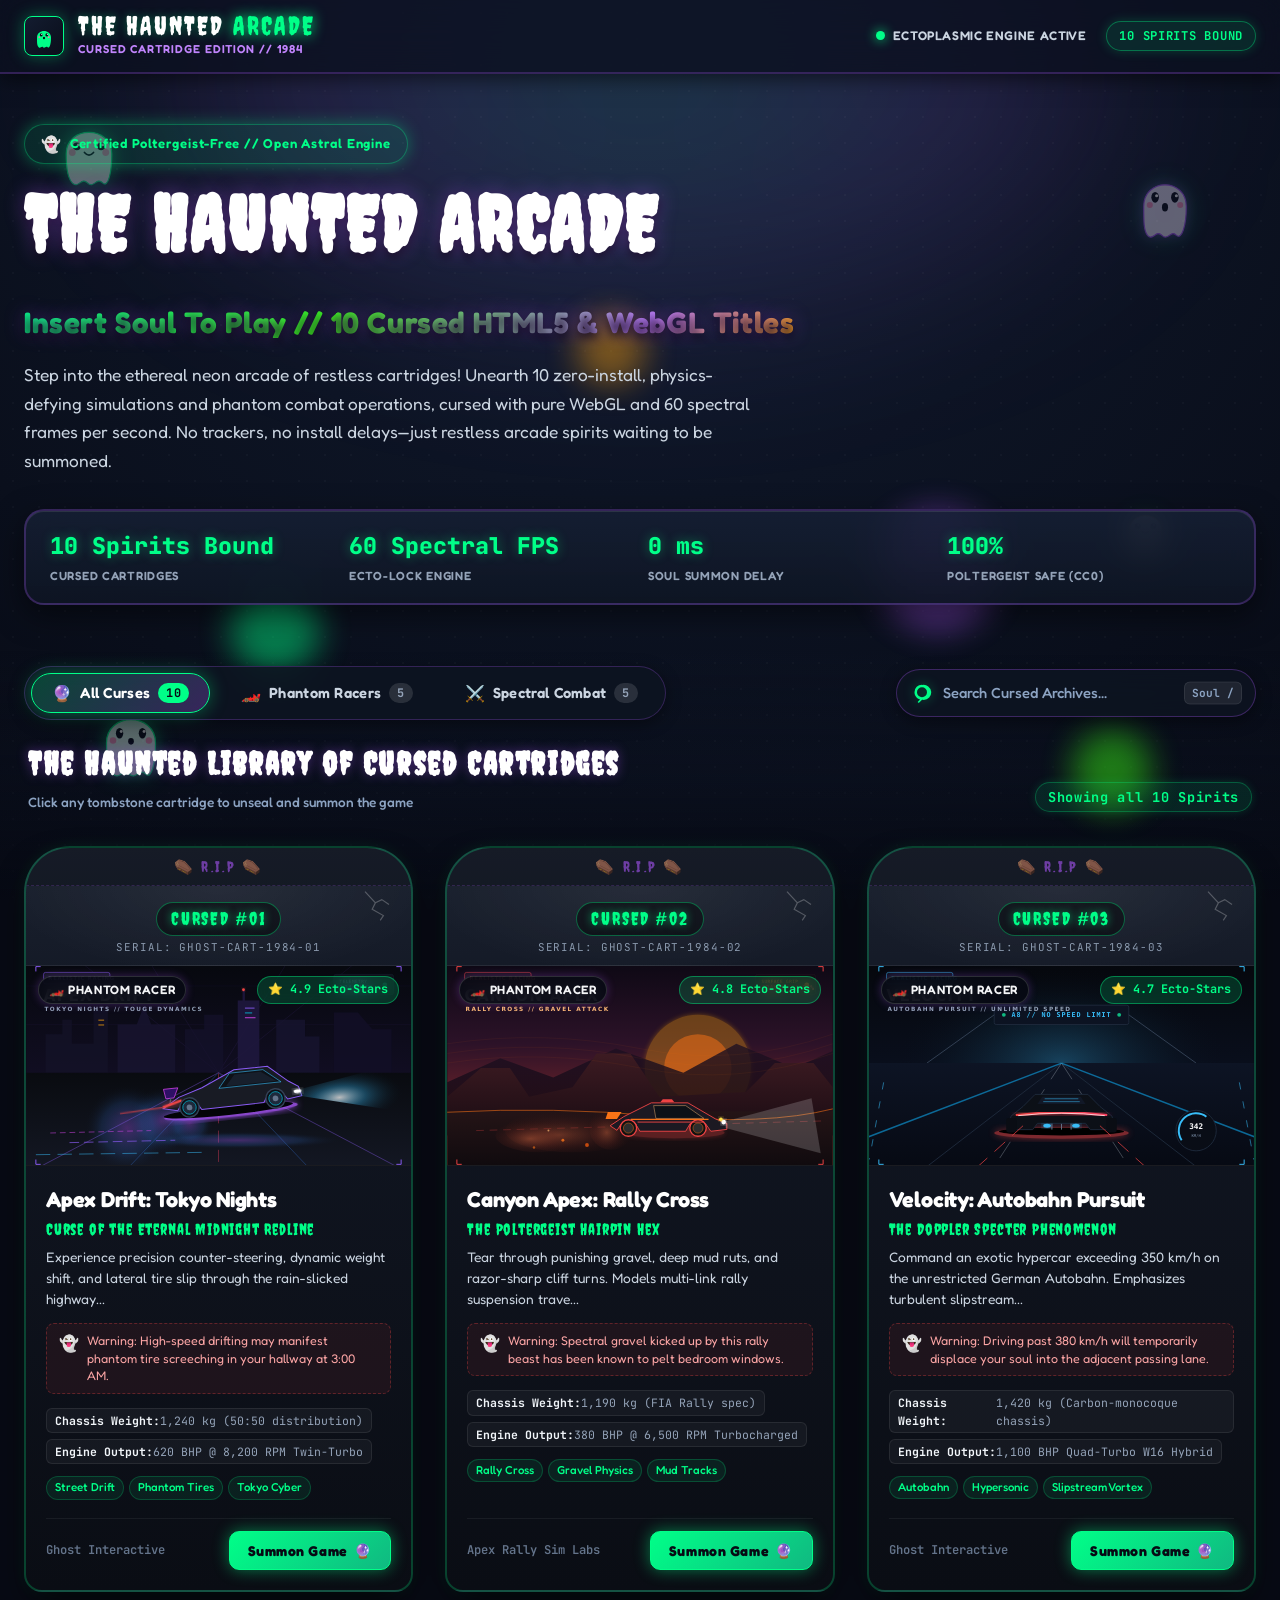
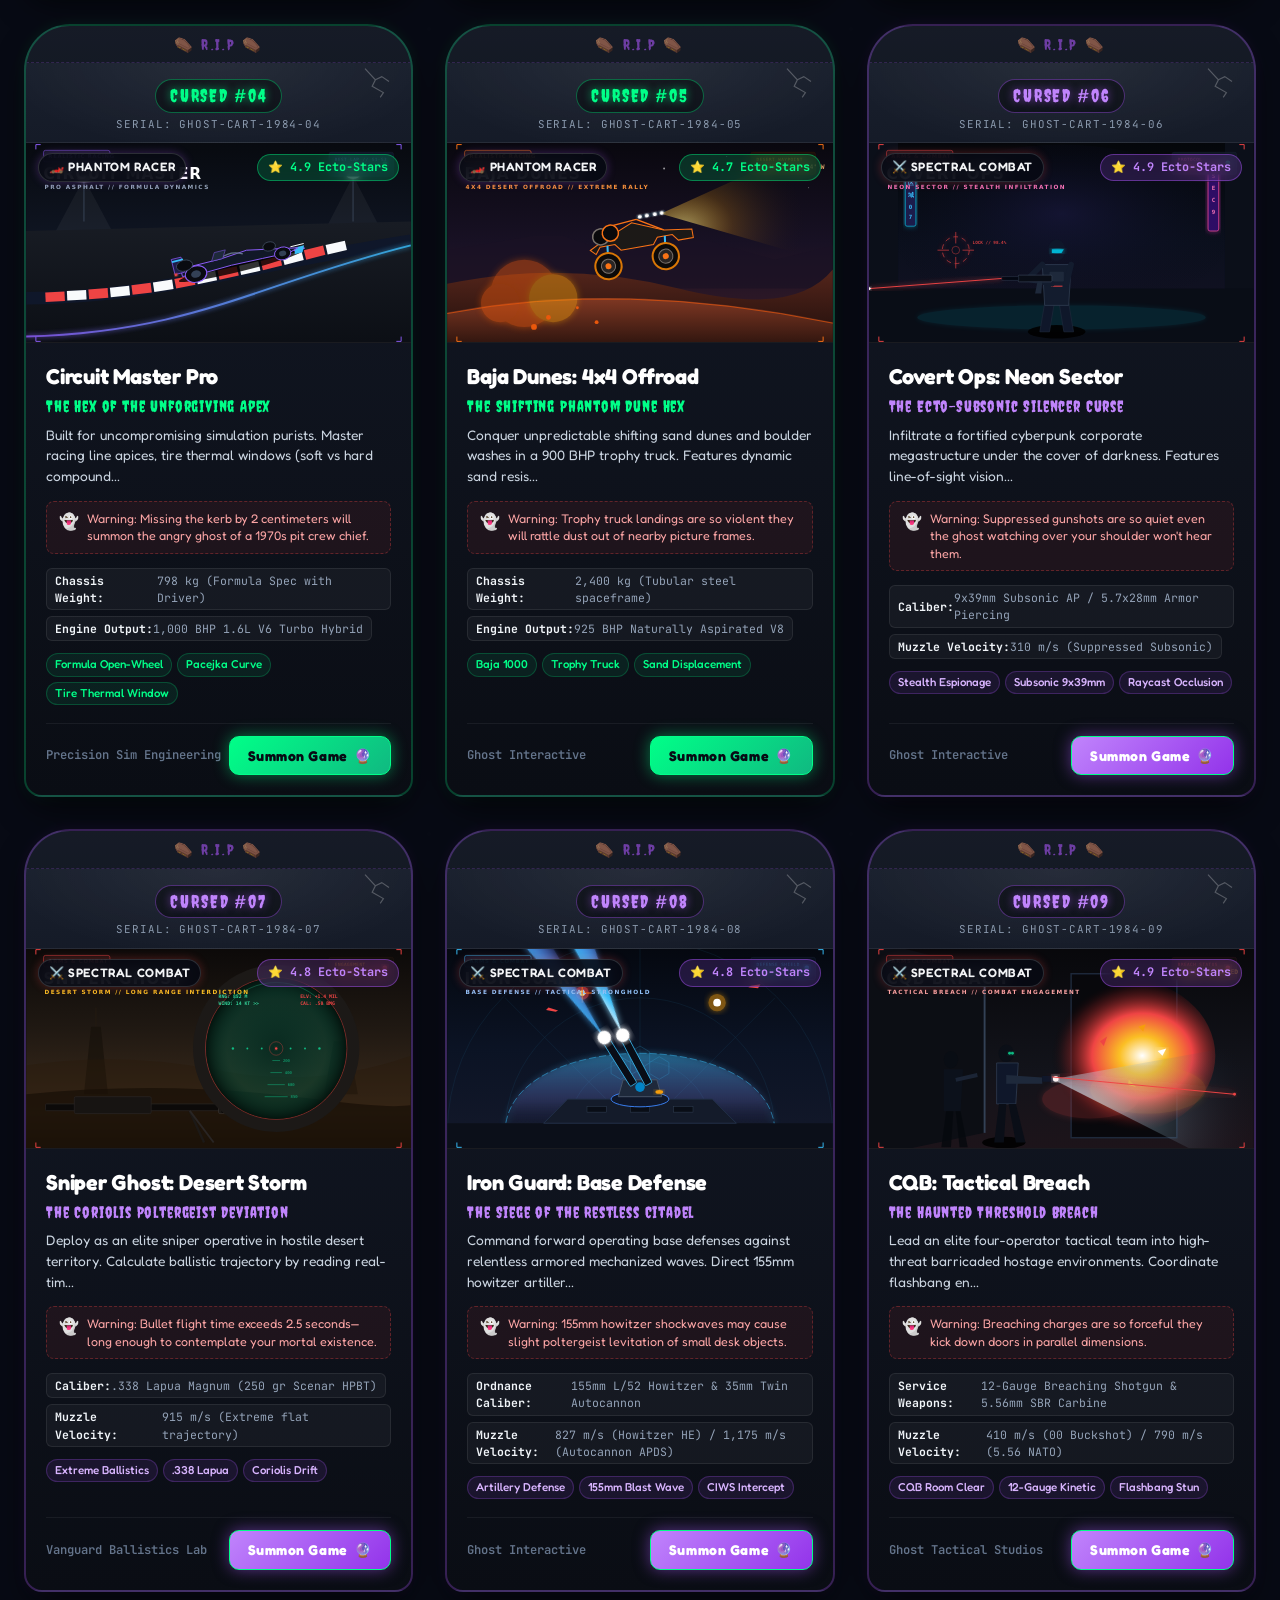
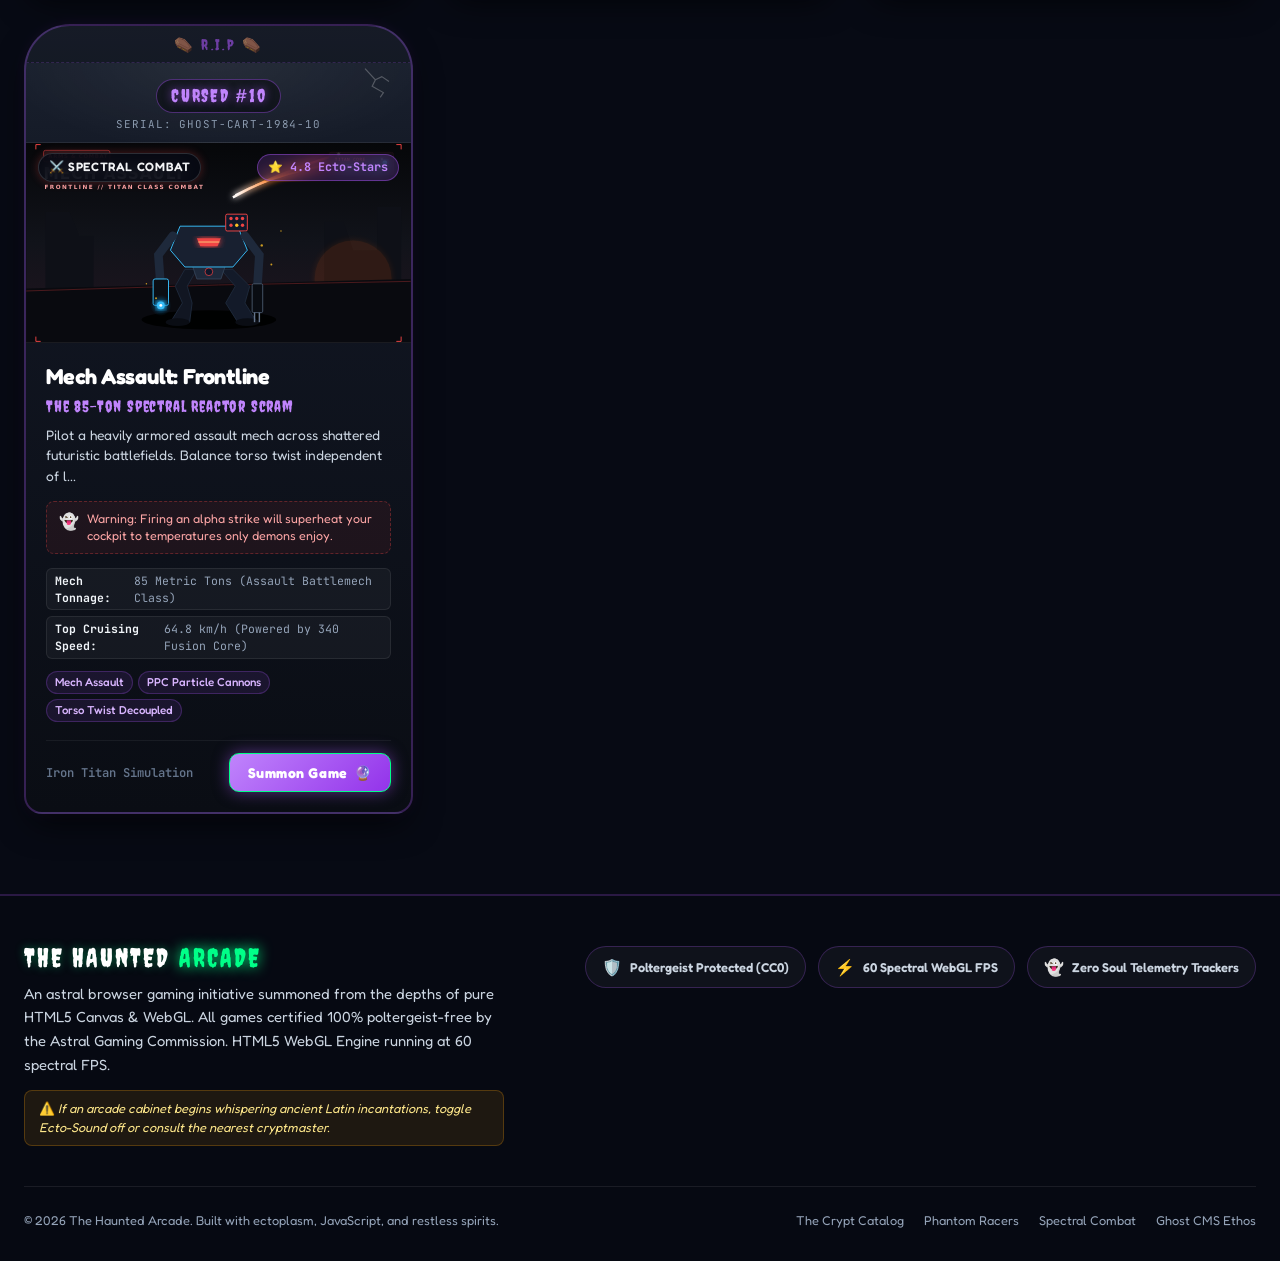
==== index.html @ 8864688e "Initial commit" ====
<!DOCTYPE html>
<html lang="en">
<head>
  <meta charset="UTF-8">
  <meta name="viewport" content="width=device-width, initial-scale=1.0">
  <title>THE HAUNTED ARCADE // Insert Soul To Play</title>
  <meta name="description" content="Welcome to The Haunted Arcade: A playful, spooky anthology of 10 cursed HTML5 & WebGL browser games. Zero install, pure spectral physics, and 60 poltergeist-free frames per second!">
  <meta name="theme-color" content="#070a14">

  <!-- Favicon: Cute Spooky Ghost -->
  <link rel="icon" type="image/svg+xml" href="data:image/svg+xml,<svg xmlns='http://www.w3.org/2000/svg' viewBox='0 0 100 100'><path d='M20,60 C20,25 80,25 80,60 C80,85 75,95 68,90 C60,85 55,95 48,90 C40,85 35,95 28,90 C22,85 20,75 20,60 Z' fill='%2300ff88'/><circle cx='38' cy='48' r='6' fill='%23070a14'/><circle cx='62' cy='48' r='6' fill='%23070a14'/><circle cx='40' cy='46' r='2' fill='%23ffffff'/><circle cx='64' cy='46' r='2' fill='%23ffffff'/><circle cx='32' cy='56' r='4' fill='%23ff70a6'/><circle cx='68' cy='56' r='4' fill='%23ff70a6'/><ellipse cx='50' cy='58' rx='4' ry='5' fill='%23070a14'/></svg>">

  <!-- Google Fonts: Creepster (Spooky Retro Arcade), Fredoka (Playful Rounded UI), JetBrains Mono (Astral Specs) -->
  <link rel="preconnect" href="https://fonts.googleapis.com">
  <link rel="preconnect" href="https://fonts.gstatic.com" crossorigin>
  <link href="https://fonts.googleapis.com/css2?family=Creepster&family=Fredoka:wght@300;400;500;600;700&family=JetBrains+Mono:wght@400;600;700&display=swap" rel="stylesheet">

  <!-- Stylesheet -->
  <link rel="stylesheet" href="style.css">

  <!-- Core Portal App Script (Deferred) -->
  <script src="app.js" defer></script>
</head>
<body class="haunted-theme">
  <!-- Ambient Ghost Glow & Fog -->
  <div class="ambient-glow-top" aria-hidden="true"></div>
  <div class="ambient-noise" aria-hidden="true"></div>
  <div class="crypt-fog" aria-hidden="true"></div>

  <!-- Floating Cute Background Ghosts & Spectral Wisps -->
  <div class="haunted-background" aria-hidden="true">
    <!-- Cute Ghost 1: Top-Left Drifter -->
    <div class="bg-ghost ghost-bob-1">
      <svg class="floating-ghost-svg" viewBox="0 0 100 120">
        <path class="ghost-shape" d="M 20 60 C 20 22, 80 22, 80 60 C 80 85, 75 105, 68 98 C 60 90, 56 106, 48 98 C 40 90, 36 106, 28 98 C 22 92, 20 80, 20 60 Z"/>
        <circle cx="34" cy="50" r="5" class="ghost-eye"/>
        <circle cx="66" cy="50" r="5" class="ghost-eye"/>
        <circle cx="36" cy="48" r="1.8" class="ghost-pupil-white"/>
        <circle cx="68" cy="48" r="1.8" class="ghost-pupil-white"/>
        <circle cx="28" cy="58" r="4.5" class="ghost-blush"/>
        <circle cx="72" cy="58" r="4.5" class="ghost-blush"/>
        <path d="M 44 58 Q 50 65 56 58" class="ghost-mouth-smile"/>
      </svg>
    </div>

    <!-- Cute Ghost 2: Top-Right Peeker with Arcade Joystick -->
    <div class="bg-ghost ghost-bob-2">
      <svg class="floating-ghost-svg" viewBox="0 0 100 120">
        <path class="ghost-shape purple-spirit" d="M 22 58 C 22 20, 78 20, 78 58 C 78 84, 72 102, 65 96 C 58 88, 54 104, 46 96 C 38 88, 34 104, 27 96 C 22 90, 22 78, 22 58 Z"/>
        <ellipse cx="37" cy="46" rx="5" ry="7" class="ghost-eye"/>
        <ellipse cx="63" cy="46" rx="5" ry="7" class="ghost-eye"/>
        <circle cx="39" cy="44" r="2" class="ghost-pupil-white"/>
        <circle cx="65" cy="44" r="2" class="ghost-pupil-white"/>
        <circle cx="30" cy="56" r="4" class="ghost-blush"/>
        <circle cx="70" cy="56" r="4" class="ghost-blush"/>
        <ellipse cx="50" cy="59" rx="4" ry="5.5" class="ghost-mouth-gasp"/>
      </svg>
    </div>

    <!-- Cute Ghost 3: Mid-Right Floater with Spectral Trail -->
    <div class="bg-ghost ghost-bob-3">
      <svg class="floating-ghost-svg" viewBox="0 0 100 120">
        <path class="ghost-shape amber-spirit" d="M 25 55 C 25 24, 75 24, 75 55 C 75 80, 70 100, 64 94 C 58 88, 53 102, 47 94 C 41 88, 36 102, 30 94 C 25 88, 25 76, 25 55 Z"/>
        <circle cx="38" cy="48" r="4.5" class="ghost-eye"/>
        <circle cx="62" cy="48" r="4.5" class="ghost-eye"/>
        <circle cx="39" cy="46" r="1.5" class="ghost-pupil-white"/>
        <circle cx="63" cy="46" r="1.5" class="ghost-pupil-white"/>
        <circle cx="31" cy="54" r="3.5" class="ghost-blush"/>
        <circle cx="69" cy="54" r="3.5" class="ghost-blush"/>
        <path d="M 45 56 Q 50 61 55 56" class="ghost-mouth-smile"/>
      </svg>
    </div>

    <!-- Cute Ghost 4: Bottom-Left Playful Hover -->
    <div class="bg-ghost ghost-bob-4">
      <svg class="floating-ghost-svg" viewBox="0 0 100 120">
        <path class="ghost-shape" d="M 20 60 C 20 22, 80 22, 80 60 C 80 85, 75 105, 68 98 C 60 90, 56 106, 48 98 C 40 90, 36 106, 28 98 C 22 92, 20 80, 20 60 Z"/>
        <ellipse cx="36" cy="48" rx="4.5" ry="6.5" class="ghost-eye"/>
        <ellipse cx="64" cy="48" rx="4.5" ry="6.5" class="ghost-eye"/>
        <circle cx="38" cy="46" r="1.8" class="ghost-pupil-white"/>
        <circle cx="66" cy="46" r="1.8" class="ghost-pupil-white"/>
        <circle cx="28" cy="57" r="4" class="ghost-blush"/>
        <circle cx="72" cy="57" r="4" class="ghost-blush"/>
        <ellipse cx="50" cy="58" rx="3.5" ry="4" class="ghost-mouth-gasp"/>
      </svg>
    </div>

    <!-- Floating Spectral Wisps & Ghostly Sparks -->
    <div class="spectral-wisp wisp-1"></div>
    <div class="spectral-wisp wisp-2"></div>
    <div class="spectral-wisp wisp-3"></div>
    <div class="spectral-wisp wisp-4"></div>
  </div>

  <!-- Haunted Arcade Navigation Bar -->
  <header class="portal-nav">
    <div class="portal-nav-container">
      <div class="nav-brand">
        <a href="index.html" class="brand-link" aria-label="The Haunted Arcade Home">
          <div class="brand-ghost-emblem" aria-hidden="true">
            <svg viewBox="0 0 100 100" class="brand-svg">
              <path d="M 25 55 C 25 24, 75 24, 75 55 C 75 80, 70 95, 63 90 C 56 84, 53 96, 47 90 C 41 84, 37 96, 31 90 C 25 84, 25 74, 25 55 Z" fill="#00ff88"/>
              <ellipse cx="40" cy="46" rx="5" ry="6" fill="#070a14"/>
              <ellipse cx="60" cy="46" rx="5" ry="6" fill="#070a14"/>
              <circle cx="42" cy="44" r="2" fill="#ffffff"/>
              <circle cx="62" cy="44" r="2" fill="#ffffff"/>
              <circle cx="33" cy="54" r="3.5" fill="#ff70a6"/>
              <circle cx="67" cy="54" r="3.5" fill="#ff70a6"/>
              <ellipse cx="50" cy="57" rx="4" ry="4.5" fill="#070a14"/>
            </svg>
          </div>
          <div class="brand-text">
            <div class="brand-name">THE HAUNTED <span>ARCADE</span></div>
            <div class="brand-edition">Cursed Cartridge Edition // 1984</div>
          </div>
        </a>
      </div>

      <div class="nav-stats">
        <div class="nav-stat-item">
          <div class="nav-status-dot ecto-pulse" aria-hidden="true"></div>
          <span>ECTOPLASMIC ENGINE ACTIVE</span>
        </div>
        <div class="nav-badge-pill">10 SPIRITS BOUND</div>
      </div>
    </div>
  </header>

  <main>
    <!-- Spooky Retro Arcade Hero Section -->
    <section class="hero-section">
      <div class="hero-meta-label">
        <span class="hero-badge-ghost">👻</span>
        <span>Certified Poltergeist-Free // Open Astral Engine</span>
      </div>

      <h1 class="hero-title">
        THE HAUNTED ARCADE <br>
        <span class="hero-title-highlight">Insert Soul To Play // 10 Cursed HTML5 &amp; WebGL Titles</span>
      </h1>

      <p class="hero-description">
        Step into the ethereal neon arcade of restless cartridges! Unearth 10 zero-install, physics-defying simulations and phantom combat operations, cursed with pure WebGL and 60 spectral frames per second. No trackers, no install delays—just restless arcade spirits waiting to be summoned.
      </p>

      <!-- Astral Telemetry Stats Counter Bar -->
      <div class="hero-stats-bar">
        <div class="hero-stat-card">
          <span class="stat-metric">10 Spirits Bound</span>
          <span class="stat-label">Cursed Cartridges</span>
        </div>
        <div class="hero-stat-card">
          <span class="stat-metric">60 Spectral FPS</span>
          <span class="stat-label">Ecto-Lock Engine</span>
        </div>
        <div class="hero-stat-card">
          <span class="stat-metric">0 ms</span>
          <span class="stat-label">Soul Summon Delay</span>
        </div>
        <div class="hero-stat-card">
          <span class="stat-metric">100%</span>
          <span class="stat-label">Poltergeist Safe (CC0)</span>
        </div>
      </div>
    </section>

    <!-- Controls & Spooky Filter Bar -->
    <section class="controls-bar" aria-label="Cursed Game Archives Filter">
      <!-- Category Filter Pills -->
      <div class="filter-tabs" role="tablist" aria-label="Curse Categories">
        <button class="filter-pill active" data-category="all" role="tab" aria-selected="true" id="tab-all">
          <span class="pill-icon">🔮</span>
          <span>All Curses</span>
          <span class="pill-count" id="count-all">10</span>
        </button>
        <button class="filter-pill" data-category="racing" role="tab" aria-selected="false" id="tab-racing">
          <span class="pill-icon">🏎️</span>
          <span>Phantom Racers</span>
          <span class="pill-count" id="count-racing">5</span>
        </button>
        <button class="filter-pill" data-category="combat" role="tab" aria-selected="false" id="tab-combat">
          <span class="pill-icon">⚔️</span>
          <span>Spectral Combat</span>
          <span class="pill-count" id="count-combat">5</span>
        </button>
      </div>

      <!-- Spooky Crystal Ball Search Input -->
      <div class="search-wrapper">
        <input 
          type="search" 
          id="search-input" 
          class="search-input" 
          placeholder="Search Cursed Archives..." 
          aria-label="Search cursed archives"
          autocomplete="off"
          spellcheck="false"
        >
        <svg class="search-icon" viewBox="0 0 24 24" aria-hidden="true">
          <path d="M12 2a9 9 0 0 0-9 9c0 4.17 2.84 7.67 6.69 8.67l-2.4 2.4a1 1 0 1 0 1.42 1.42l3.4-3.4c.61.1 1.24.16 1.89.16a9 9 0 1 0-1.6-17.85zM6 11a6 6 0 1 1 12 0 6 6 0 0 1-12 0z"/>
        </svg>
        <span class="search-shortcut-badge" aria-hidden="true">Soul /</span>
      </div>
    </section>

    <!-- Games Grid Catalog: The Haunted Library of Cursed Cartridges -->
    <section class="games-section" aria-label="Haunted Library of Cursed Cartridges">
      <div class="catalog-meta-row">
        <div class="catalog-header-wrap">
          <h2 class="catalog-title">The Haunted Library of Cursed Cartridges</h2>
          <span class="catalog-subtitle">Click any tombstone cartridge to unseal and summon the game</span>
        </div>
        <span id="games-count" class="games-count">10 Spirits Bound</span>
      </div>

      <!-- Container #games-grid for Tombstone-Shaped Cards (Rendered by app.js) -->
      <div id="games-grid" class="tombstone-grid" aria-live="polite">
        <!-- Rendered dynamically by app.js -->
      </div>
    </section>
  </main>

  <!-- Haunted Arcade Clever Spooky Footer -->
  <footer class="portal-footer">
    <div class="footer-container">
      <div class="footer-top">
        <div class="footer-brand-column">
          <div class="brand-name">THE HAUNTED <span>ARCADE</span></div>
          <p class="footer-tagline">
            An astral browser gaming initiative summoned from the depths of pure HTML5 Canvas &amp; WebGL. 
            All games certified 100% poltergeist-free by the Astral Gaming Commission. HTML5 WebGL Engine running at 60 spectral FPS.
          </p>
          <div class="footer-lore-note">
            ⚠️ <em>If an arcade cabinet begins whispering ancient Latin incantations, toggle Ecto-Sound off or consult the nearest cryptmaster.</em>
          </div>
        </div>

        <div class="footer-badges">
          <div class="footer-badge">
            <span class="badge-icon-ghost">🛡️</span>
            <span>Poltergeist Protected (CC0)</span>
          </div>
          <div class="footer-badge">
            <span class="badge-icon-ghost">⚡</span>
            <span>60 Spectral WebGL FPS</span>
          </div>
          <div class="footer-badge">
            <span class="badge-icon-ghost">👻</span>
            <span>Zero Soul Telemetry Trackers</span>
          </div>
        </div>
      </div>

      <div class="footer-bottom">
        <div>&copy; 2026 The Haunted Arcade. Built with ectoplasm, JavaScript, and restless spirits.</div>
        <div class="footer-links">
          <a href="#tab-all" class="footer-link">The Crypt Catalog</a>
          <a href="#tab-racing" class="footer-link">Phantom Racers</a>
          <a href="#tab-combat" class="footer-link">Spectral Combat</a>
          <a href="https://ghost.org" target="_blank" rel="noopener noreferrer" class="footer-link">Ghost CMS Ethos</a>
        </div>
      </div>
    </div>
  </footer>
</body>
</html>
---- style.css ----
/* ==========================================================================
   THE HAUNTED ARCADE - Design Language & Style System
   Theme: Playful, Clever & Spooky "Haunted Arcade"
   Palette: Deep Midnight Blues, Glowing Ectoplasm Greens, Spectral Purples, Pumpkin Amber
   Typography: Creepster (Spooky Retro Arcade) & Fredoka (Playful Rounded UI)
   ========================================================================== */

@import url('https://fonts.googleapis.com/css2?family=Creepster&family=Fredoka:wght@300;400;500;600;700&family=JetBrains+Mono:wght@400;600;700&display=swap');

:root {
  /* Deep Midnight Blues & Crypt Stones */
  --bg-midnight: #070a14;
  --bg-crypt: #0b1120;
  --bg-tombstone: #121b2d;
  --bg-tombstone-surface: #162035;
  --bg-card: rgba(18, 27, 45, 0.85);
  --bg-card-hover: rgba(24, 36, 60, 0.95);
  --bg-glass: rgba(11, 17, 32, 0.82);
  --bg-hud: rgba(7, 10, 20, 0.96);

  /* Glowing Ectoplasm Greens */
  --ecto-green: #00ff88;
  --ecto-slime: #39ff14;
  --ecto-emerald: #10b981;
  --ecto-glow: rgba(0, 255, 136, 0.35);
  --ecto-glow-strong: rgba(0, 255, 136, 0.65);

  /* Spectral Purples */
  --spectral-purple: #a855f7;
  --spectral-lilac: #c084fc;
  --spectral-magenta: #d946ef;
  --spectral-glow: rgba(168, 85, 247, 0.35);
  --spectral-glow-strong: rgba(168, 85, 247, 0.65);

  /* Eerie Pumpkin Amber & Blood Crimson */
  --pumpkin-amber: #f59e0b;
  --pumpkin-glow: rgba(245, 158, 11, 0.35);
  --curse-crimson: #ef4444;
  --curse-crimson-glow: rgba(239, 68, 68, 0.35);

  /* Typography Colors */
  --text-white: #f8fafc;
  --text-primary: #e2e8f0;
  --text-secondary: #cbd5e1;
  --text-muted: #94a3b8;
  --text-ghost: #8ca3c2;

  /* Typography Families */
  --font-spooky: 'Creepster', cursive;
  --font-playful: 'Fredoka', -apple-system, BlinkMacSystemFont, 'Segoe UI', Roboto, sans-serif;
  --font-mono: 'JetBrains Mono', 'Fira Code', monospace;

  /* Tombstone Carved Borders & Radii */
  --tombstone-radius: 44px 44px 18px 18px;
  --radius-xs: 6px;
  --radius-sm: 8px;
  --radius-md: 14px;
  --radius-lg: 20px;
  --radius-pill: 9999px;

  /* Tombstone Stone Borders */
  --stone-border: 2px solid rgba(168, 85, 247, 0.22);
  --stone-border-glow: 2px solid var(--ecto-green);
  --border-hairline: rgba(255, 255, 255, 0.08);

  /* Neon Spectral Shadows */
  --shadow-tombstone: 0 14px 30px -4px rgba(0, 0, 0, 0.8), 0 0 1px 1px rgba(255, 255, 255, 0.06);
  --shadow-tombstone-hover: 0 22px 48px -6px rgba(0, 0, 0, 0.9), 0 0 25px var(--ecto-glow-strong), 0 0 45px var(--spectral-glow);
  --shadow-neon-green: 0 0 20px rgba(0, 255, 136, 0.5);
  --shadow-neon-purple: 0 0 20px rgba(168, 85, 247, 0.5);

  /* Layout */
  --container-max: 1320px;
  --theater-max: 1260px;
}

/* ==========================================================================
   CSS Reset & Base Rules
   ========================================================================== */
*, *::before, *::after {
  box-sizing: border-box;
  margin: 0;
  padding: 0;
}

html {
  font-family: var(--font-playful);
  background-color: var(--bg-midnight);
  color: var(--text-primary);
  line-height: 1.5;
  -webkit-font-smoothing: antialiased;
  -moz-osx-font-smoothing: grayscale;
  scroll-behavior: smooth;
}

body.haunted-theme, body {
  min-height: 100vh;
  display: flex;
  flex-direction: column;
  background: radial-gradient(circle at 50% 0%, #152238 0%, #0d1424 45%, #070a14 100%);
  background-attachment: fixed;
  overflow-x: hidden;
  position: relative;
}

a {
  color: inherit;
  text-decoration: none;
  transition: all 0.2s ease;
}

button {
  font-family: var(--font-playful);
  cursor: pointer;
  border: none;
  background: none;
  outline: none;
}

input {
  font-family: var(--font-playful);
  outline: none;
}

img, svg {
  display: block;
  max-width: 100%;
}

/* ==========================================================================
   Ambient Glows & Fog
   ========================================================================== */
.ambient-glow-top {
  position: fixed;
  top: -180px;
  left: 50%;
  transform: translateX(-50%);
  width: 1100px;
  height: 520px;
  background: radial-gradient(ellipse at center, rgba(0, 255, 136, 0.12) 0%, rgba(168, 85, 247, 0.16) 45%, transparent 70%);
  filter: blur(90px);
  pointer-events: none;
  z-index: 0;
}

.ambient-noise {
  position: fixed;
  top: 0;
  left: 0;
  width: 100%;
  height: 100%;
  background-image: radial-gradient(rgba(255, 255, 255, 0.04) 1px, transparent 0);
  background-size: 26px 26px;
  pointer-events: none;
  opacity: 0.7;
  z-index: 0;
}

.crypt-fog {
  position: fixed;
  bottom: 0;
  left: 0;
  width: 100%;
  height: 250px;
  background: linear-gradient(to top, rgba(7, 10, 20, 0.85) 0%, rgba(11, 17, 32, 0.3) 50%, transparent 100%);
  pointer-events: none;
  z-index: 0;
}

/* ==========================================================================
   Cute Floating Background Ghosts & Animations
   ========================================================================== */
.haunted-background {
  position: fixed;
  inset: 0;
  pointer-events: none;
  overflow: hidden;
  z-index: 0;
}

.bg-ghost {
  position: absolute;
  width: 76px;
  height: 92px;
  opacity: 0.38;
  filter: drop-shadow(0 0 14px rgba(0, 255, 136, 0.3));
  transition: opacity 0.3s ease;
}

.floating-ghost-svg {
  width: 100%;
  height: 100%;
  overflow: visible;
}

.ghost-shape {
  fill: rgba(230, 255, 245, 0.95);
  stroke: var(--ecto-green);
  stroke-width: 1.5;
  filter: drop-shadow(0 0 8px rgba(0, 255, 136, 0.4));
}

.ghost-shape.purple-spirit {
  fill: rgba(245, 235, 255, 0.95);
  stroke: var(--spectral-purple);
  filter: drop-shadow(0 0 8px rgba(168, 85, 247, 0.45));
}

.ghost-shape.amber-spirit {
  fill: rgba(255, 250, 235, 0.95);
  stroke: var(--pumpkin-amber);
  filter: drop-shadow(0 0 8px rgba(245, 158, 11, 0.45));
}

.ghost-eye {
  fill: #070a14;
}

.ghost-pupil-white {
  fill: #ffffff;
}

.ghost-blush {
  fill: #ff70a6;
  opacity: 0.7;
}

.ghost-mouth-smile {
  stroke: #070a14;
  stroke-width: 2.2;
  stroke-linecap: round;
  fill: none;
}

.ghost-mouth-gasp {
  fill: #070a14;
}

/* Ghost Float Animations & Staggered Paths */
.ghost-bob-1 {
  top: 12%;
  left: 4%;
  animation: floatDrift1 9s ease-in-out infinite alternate;
}

.ghost-bob-2 {
  top: 18%;
  right: 6%;
  animation: floatDrift2 11s ease-in-out infinite alternate;
}

.ghost-bob-3 {
  top: 55%;
  right: 8%;
  width: 65px;
  height: 78px;
  animation: floatDrift3 10s ease-in-out infinite alternate;
}

.ghost-bob-4 {
  bottom: 12%;
  left: 7%;
  width: 82px;
  height: 98px;
  animation: floatDrift4 12s ease-in-out infinite alternate;
}

@keyframes floatDrift1 {
  0% { transform: translate(0, 0) rotate(0deg); }
  50% { transform: translate(25px, -35px) rotate(6deg); }
  100% { transform: translate(-15px, 20px) rotate(-4deg); }
}

@keyframes floatDrift2 {
  0% { transform: translate(0, 0) rotate(0deg); }
  50% { transform: translate(-30px, -40px) rotate(-8deg); }
  100% { transform: translate(20px, 15px) rotate(5deg); }
}

@keyframes floatDrift3 {
  0% { transform: translate(0, 0) scale(1) rotate(0deg); }
  50% { transform: translate(-25px, 30px) scale(1.05) rotate(7deg); }
  100% { transform: translate(15px, -25px) scale(0.95) rotate(-5deg); }
}

@keyframes floatDrift4 {
  0% { transform: translate(0, 0) rotate(0deg); }
  50% { transform: translate(35px, -25px) rotate(-6deg); }
  100% { transform: translate(-20px, -45px) rotate(4deg); }
}

/* Spectral Wisps */
.spectral-wisp {
  position: absolute;
  border-radius: 50%;
  pointer-events: none;
  filter: blur(16px);
  opacity: 0.45;
}

.wisp-1 {
  width: 90px;
  height: 90px;
  background: var(--ecto-green);
  bottom: 25%;
  left: 18%;
  animation: wispRise 14s infinite ease-in-out;
}

.wisp-2 {
  width: 120px;
  height: 120px;
  background: var(--spectral-purple);
  bottom: 30%;
  right: 22%;
  animation: wispRise 16s infinite ease-in-out 3s;
}

.wisp-3 {
  width: 70px;
  height: 70px;
  background: var(--pumpkin-amber);
  top: 35%;
  left: 45%;
  animation: wispRise 12s infinite ease-in-out 6s;
}

.wisp-4 {
  width: 80px;
  height: 80px;
  background: var(--ecto-slime);
  bottom: 10%;
  right: 10%;
  animation: wispRise 15s infinite ease-in-out 1s;
}

@keyframes wispRise {
  0% { transform: translateY(0) scale(0.8); opacity: 0.1; }
  50% { transform: translateY(-70px) scale(1.2); opacity: 0.5; }
  100% { transform: translateY(-140px) scale(0.9); opacity: 0; }
}

/* ==========================================================================
   Navigation Bar (Haunted Arcade Header)
   ========================================================================== */
.portal-nav {
  position: sticky;
  top: 0;
  width: 100%;
  z-index: 100;
  background: var(--bg-glass);
  backdrop-filter: blur(20px);
  -webkit-backdrop-filter: blur(20px);
  border-bottom: 2px solid rgba(168, 85, 247, 0.25);
  box-shadow: 0 4px 20px rgba(0, 0, 0, 0.6);
  transition: all 0.3s ease;
}

.portal-nav-container {
  max-width: var(--container-max);
  margin: 0 auto;
  padding: 0 24px;
  height: 72px;
  display: flex;
  align-items: center;
  justify-content: space-between;
}

.nav-brand .brand-link {
  display: flex;
  align-items: center;
  gap: 14px;
}

.brand-ghost-emblem {
  width: 40px;
  height: 40px;
  border-radius: var(--radius-sm);
  background: linear-gradient(135deg, #131c30, #0a0e1a);
  border: 1.5px solid var(--ecto-green);
  display: flex;
  align-items: center;
  justify-content: center;
  box-shadow: 0 0 16px var(--ecto-glow);
  transition: transform 0.3s cubic-bezier(0.16, 1, 0.3, 1), box-shadow 0.3s ease;
}

.brand-link:hover .brand-ghost-emblem {
  transform: rotate(-8deg) scale(1.1);
  box-shadow: 0 0 24px var(--ecto-glow-strong);
}

.brand-svg {
  width: 28px;
  height: 28px;
}

.brand-text {
  display: flex;
  flex-direction: column;
}

.brand-name {
  font-family: var(--font-spooky);
  font-size: 1.6rem;
  letter-spacing: 0.08em;
  color: #ffffff;
  text-shadow: 0 0 10px var(--ecto-glow);
  display: flex;
  align-items: center;
  gap: 8px;
  line-height: 1;
}

.brand-name span {
  color: var(--ecto-green);
  text-shadow: 0 0 14px var(--ecto-green);
}

.brand-edition {
  font-size: 0.72rem;
  font-family: var(--font-playful);
  font-weight: 600;
  letter-spacing: 0.08em;
  text-transform: uppercase;
  color: var(--spectral-lilac);
  margin-top: 2px;
}

.nav-stats {
  display: flex;
  align-items: center;
  gap: 20px;
}

.nav-stat-item {
  display: flex;
  align-items: center;
  gap: 8px;
  font-size: 0.78rem;
  font-weight: 600;
  letter-spacing: 0.05em;
  color: var(--text-secondary);
}

.nav-status-dot.ecto-pulse {
  width: 9px;
  height: 9px;
  border-radius: 50%;
  background: var(--ecto-green);
  box-shadow: 0 0 12px var(--ecto-green);
  animation: ectoDotPulse 1.8s infinite ease-in-out;
}

@keyframes ectoDotPulse {
  0%, 100% { opacity: 1; transform: scale(1); box-shadow: 0 0 12px var(--ecto-green); }
  50% { opacity: 0.45; transform: scale(0.8); box-shadow: 0 0 4px var(--ecto-green); }
}

.nav-badge-pill {
  padding: 5px 12px;
  font-size: 0.76rem;
  font-family: var(--font-mono);
  font-weight: 700;
  letter-spacing: 0.06em;
  color: var(--ecto-green);
  background: rgba(0, 255, 136, 0.1);
  border: 1px solid rgba(0, 255, 136, 0.35);
  border-radius: var(--radius-pill);
  box-shadow: 0 0 12px rgba(0, 255, 136, 0.2);
}

/* ==========================================================================
   Hero Header Section (Haunted Arcade)
   ========================================================================== */
.hero-section {
  position: relative;
  max-width: var(--container-max);
  margin: 0 auto;
  padding: 50px 24px 25px;
  z-index: 1;
}

.hero-meta-label {
  display: inline-flex;
  align-items: center;
  gap: 8px;
  padding: 7px 16px;
  font-family: var(--font-playful);
  font-size: 0.82rem;
  font-weight: 600;
  letter-spacing: 0.06em;
  color: var(--ecto-green);
  background: rgba(0, 255, 136, 0.1);
  border: 1px solid rgba(0, 255, 136, 0.3);
  border-radius: var(--radius-pill);
  margin-bottom: 20px;
  box-shadow: 0 0 16px var(--ecto-glow);
}

.hero-badge-ghost {
  font-size: 1rem;
  animation: ghostWiggle 2s infinite ease-in-out;
}

@keyframes ghostWiggle {
  0%, 100% { transform: rotate(0deg); }
  25% { transform: rotate(-10deg); }
  75% { transform: rotate(10deg); }
}

.hero-title {
  font-family: var(--font-spooky);
  font-size: clamp(2.8rem, 6vw, 4.8rem);
  letter-spacing: 0.04em;
  line-height: 1.05;
  color: #ffffff;
  text-shadow: 0 0 20px rgba(168, 85, 247, 0.4), 0 4px 10px rgba(0, 0, 0, 0.8);
  margin-bottom: 16px;
}

.hero-title-highlight {
  font-family: var(--font-playful);
  font-size: clamp(1.2rem, 2.5vw, 1.85rem);
  font-weight: 700;
  letter-spacing: 0.02em;
  background: linear-gradient(135deg, #00ff88 0%, #39ff14 40%, #c084fc 80%, #f59e0b 100%);
  -webkit-background-clip: text;
  -webkit-text-fill-color: transparent;
  display: inline-block;
  margin-top: 4px;
}

.hero-description {
  max-width: 740px;
  font-size: 1.08rem;
  color: var(--text-secondary);
  line-height: 1.65;
  margin-bottom: 34px;
  font-weight: 400;
}

/* Hero Telemetry Stats Bar */
.hero-stats-bar {
  display: grid;
  grid-template-columns: repeat(4, 1fr);
  gap: 16px;
  padding: 18px 24px;
  background: linear-gradient(180deg, rgba(22, 32, 53, 0.85) 0%, rgba(14, 21, 35, 0.95) 100%);
  backdrop-filter: blur(16px);
  -webkit-backdrop-filter: blur(16px);
  border: 2px solid rgba(168, 85, 247, 0.25);
  border-radius: var(--radius-lg);
  margin-bottom: 36px;
  box-shadow: 0 10px 30px rgba(0, 0, 0, 0.5), inset 0 1px 0 rgba(255, 255, 255, 0.1);
}

.hero-stat-card {
  display: flex;
  flex-direction: column;
  gap: 3px;
}

.stat-metric {
  font-family: var(--font-mono);
  font-size: 1.45rem;
  font-weight: 800;
  color: var(--ecto-green);
  text-shadow: 0 0 12px rgba(0, 255, 136, 0.4);
}

.stat-label {
  font-size: 0.74rem;
  font-weight: 600;
  text-transform: uppercase;
  letter-spacing: 0.06em;
  color: var(--text-muted);
}

/* ==========================================================================
   Filter Pills & Search Controls Bar
   ========================================================================== */
.controls-bar {
  max-width: var(--container-max);
  margin: 0 auto 20px;
  padding: 0 24px;
  display: flex;
  align-items: center;
  justify-content: space-between;
  gap: 20px;
  flex-wrap: wrap;
  z-index: 2;
  position: relative;
}

/* Category Filter Pills */
.filter-tabs {
  display: flex;
  align-items: center;
  gap: 10px;
  background: rgba(14, 20, 34, 0.85);
  padding: 6px;
  border-radius: var(--radius-pill);
  border: 1.5px solid rgba(168, 85, 247, 0.25);
  backdrop-filter: blur(12px);
  box-shadow: 0 4px 16px rgba(0, 0, 0, 0.4);
}

.filter-pill {
  display: inline-flex;
  align-items: center;
  gap: 8px;
  padding: 9px 20px;
  font-size: 0.92rem;
  font-weight: 600;
  letter-spacing: 0.02em;
  color: var(--text-secondary);
  border-radius: var(--radius-pill);
  border: 1px solid transparent;
  transition: all 0.25s cubic-bezier(0.16, 1, 0.3, 1);
}

.filter-pill .pill-icon {
  font-size: 1rem;
}

.filter-pill:hover {
  color: #ffffff;
  background: rgba(255, 255, 255, 0.08);
  transform: translateY(-2px);
}

.filter-pill.active {
  background: linear-gradient(135deg, rgba(0, 255, 136, 0.22), rgba(168, 85, 247, 0.28));
  color: #ffffff;
  border-color: var(--ecto-green);
  box-shadow: 0 0 18px var(--ecto-glow);
}

.filter-pill.active[data-category="racing"] {
  background: linear-gradient(135deg, rgba(168, 85, 247, 0.25), rgba(192, 132, 252, 0.3));
  border-color: var(--spectral-purple);
  box-shadow: 0 0 18px var(--spectral-glow);
}

.filter-pill.active[data-category="combat"] {
  background: linear-gradient(135deg, rgba(239, 68, 68, 0.25), rgba(245, 158, 11, 0.25));
  border-color: var(--curse-crimson);
  box-shadow: 0 0 18px var(--curse-crimson-glow);
}

.pill-count {
  font-family: var(--font-mono);
  font-size: 0.74rem;
  font-weight: 700;
  padding: 2px 8px;
  border-radius: var(--radius-pill);
  background: rgba(255, 255, 255, 0.12);
  color: var(--text-muted);
}

.filter-pill.active .pill-count {
  background: var(--ecto-green);
  color: #070a14;
}

/* Spooky Crystal Ball Search Input */
.search-wrapper {
  position: relative;
  min-width: 300px;
  flex: 0 1 360px;
}

.search-input {
  width: 100%;
  height: 48px;
  padding: 0 44px 0 46px;
  font-size: 0.92rem;
  font-weight: 500;
  color: #ffffff;
  background: rgba(14, 20, 34, 0.85);
  border: 1.5px solid rgba(168, 85, 247, 0.3);
  border-radius: var(--radius-pill);
  backdrop-filter: blur(12px);
  box-shadow: 0 4px 16px rgba(0, 0, 0, 0.4);
  transition: all 0.25s ease;
}

.search-input:focus {
  border-color: var(--ecto-green);
  box-shadow: 0 0 20px var(--ecto-glow-strong);
  background: rgba(18, 26, 44, 0.95);
}

.search-input::placeholder {
  color: var(--text-ghost);
}

.search-icon {
  position: absolute;
  left: 16px;
  top: 50%;
  transform: translateY(-50%);
  width: 20px;
  height: 20px;
  fill: var(--ecto-green);
  pointer-events: none;
  filter: drop-shadow(0 0 6px var(--ecto-glow));
}

.search-shortcut-badge {
  position: absolute;
  right: 14px;
  top: 50%;
  transform: translateY(-50%);
  font-family: var(--font-mono);
  font-size: 0.7rem;
  font-weight: 700;
  color: var(--text-ghost);
  padding: 2px 7px;
  background: rgba(255, 255, 255, 0.08);
  border-radius: var(--radius-xs);
  border: 1px solid var(--border-hairline);
  pointer-events: none;
}

/* ==========================================================================
   Catalog Header & Meta Row
   ========================================================================== */
.catalog-meta-row {
  display: flex;
  align-items: flex-end;
  justify-content: space-between;
  margin-bottom: 24px;
  padding: 0 4px;
  flex-wrap: wrap;
  gap: 12px;
}

.catalog-header-wrap {
  display: flex;
  flex-direction: column;
  gap: 4px;
}

.catalog-title {
  font-family: var(--font-spooky);
  font-size: 2rem;
  letter-spacing: 0.05em;
  color: #ffffff;
  text-shadow: 0 0 12px rgba(168, 85, 247, 0.4);
}

.catalog-subtitle {
  font-size: 0.85rem;
  color: var(--text-ghost);
  font-weight: 500;
}

.games-count, #games-count {
  font-family: var(--font-mono);
  font-size: 0.85rem;
  font-weight: 700;
  letter-spacing: 0.05em;
  color: var(--ecto-green);
  background: rgba(0, 255, 136, 0.1);
  padding: 4px 12px;
  border-radius: var(--radius-pill);
  border: 1px solid rgba(0, 255, 136, 0.25);
  box-shadow: 0 0 10px rgba(0, 255, 136, 0.15);
}

/* ==========================================================================
   TOMBSTONE CARD GRID & STYLING
   Curved tops (44px 44px 18px 18px), carved stone textures, jiggle animation
   ========================================================================== */
.games-section {
  max-width: var(--container-max);
  margin: 0 auto;
  padding: 0 24px 80px;
  flex: 1;
  position: relative;
  z-index: 2;
}

#games-grid, .tombstone-grid {
  display: grid;
  grid-template-columns: repeat(auto-fill, minmax(350px, 1fr));
  gap: 32px;
}

/* Tombstone Card */
.game-card {
  position: relative;
  background: linear-gradient(180deg, #172136 0%, #111828 40%, #0a0f1b 100%);
  border: 2px solid rgba(168, 85, 247, 0.28);
  border-radius: var(--tombstone-radius);
  overflow: hidden;
  display: flex;
  flex-direction: column;
  box-shadow: var(--shadow-tombstone), inset 0 2px 4px rgba(255, 255, 255, 0.08), inset 0 -3px 8px rgba(0, 0, 0, 0.6);
  cursor: pointer;
  transition: transform 0.3s cubic-bezier(0.16, 1, 0.3, 1),
              box-shadow 0.3s cubic-bezier(0.16, 1, 0.3, 1),
              border-color 0.3s ease;
}

/* Tombstone Top Stone Arch Accent */
.game-card::before {
  content: "⚰️ R.I.P ⚰️";
  display: block;
  text-align: center;
  padding: 8px 0 6px;
  font-family: var(--font-spooky);
  font-size: 0.95rem;
  letter-spacing: 0.15em;
  color: rgba(168, 85, 247, 0.6);
  border-bottom: 1px dashed rgba(168, 85, 247, 0.2);
  background: rgba(0, 0, 0, 0.2);
  transition: color 0.3s ease;
}

.game-card:hover::before {
  color: var(--ecto-green);
  text-shadow: 0 0 8px var(--ecto-green);
}

/* Playful Jiggle Hover Effect */
@keyframes jiggle {
  0% { transform: translateY(-8px) rotate(0deg) scale(1.02); }
  25% { transform: translateY(-10px) rotate(-1.5deg) scale(1.02); }
  50% { transform: translateY(-10px) rotate(1.5deg) scale(1.02); }
  75% { transform: translateY(-8px) rotate(-1deg) scale(1.02); }
  100% { transform: translateY(-8px) rotate(0deg) scale(1.02); }
}

.game-card:hover {
  animation: jiggle 0.65s ease-in-out infinite alternate;
  border-color: var(--ecto-green);
  box-shadow: var(--shadow-tombstone-hover);
}

.game-card.racing-card:hover {
  border-color: var(--spectral-purple);
  box-shadow: 0 22px 48px -6px rgba(0, 0, 0, 0.9), 0 0 25px var(--spectral-glow-strong), 0 0 45px var(--ecto-glow);
}

.game-card.combat-card:hover {
  border-color: var(--curse-crimson);
  box-shadow: 0 22px 48px -6px rgba(0, 0, 0, 0.9), 0 0 25px var(--curse-crimson-glow), 0 0 45px var(--spectral-glow);
}

/* Card Poster Media */
.card-media {
  position: relative;
  width: 100%;
  aspect-ratio: 16 / 9;
  background: #070a12;
  overflow: hidden;
  border-bottom: 1px solid rgba(255, 255, 255, 0.08);
}

.card-thumb {
  width: 100%;
  height: 100%;
  object-fit: cover;
  transition: transform 0.5s cubic-bezier(0.16, 1, 0.3, 1), filter 0.5s ease;
}

.game-card:hover .card-thumb {
  transform: scale(1.07);
  filter: contrast(1.08) brightness(1.05);
}

/* Badges on Card Top */
.card-badge-wrap {
  position: absolute;
  top: 10px;
  left: 12px;
  right: 12px;
  display: flex;
  justify-content: space-between;
  align-items: center;
  z-index: 2;
  pointer-events: none;
}

.category-pill {
  display: inline-flex;
  align-items: center;
  gap: 5px;
  padding: 4px 10px;
  font-family: var(--font-playful);
  font-size: 0.75rem;
  font-weight: 700;
  letter-spacing: 0.05em;
  text-transform: uppercase;
  border-radius: var(--radius-xs);
  backdrop-filter: blur(8px);
}

.badge-racing, .category-pill.racing {
  background: rgba(168, 85, 247, 0.35);
  color: #e9d5ff;
  border: 1px solid rgba(168, 85, 247, 0.6);
  box-shadow: 0 0 10px rgba(168, 85, 247, 0.3);
}

.badge-combat, .category-pill.combat {
  background: rgba(239, 68, 68, 0.35);
  color: #fecaca;
  border: 1px solid rgba(239, 68, 68, 0.6);
  box-shadow: 0 0 10px rgba(239, 68, 68, 0.3);
}

.rating-pill {
  background: rgba(7, 10, 20, 0.9);
  color: #fef08a;
  font-family: var(--font-mono);
  font-size: 0.74rem;
  font-weight: 700;
  padding: 3px 8px;
  border-radius: var(--radius-xs);
  border: 1px solid rgba(254, 240, 138, 0.3);
  backdrop-filter: blur(8px);
}

/* Card Hover Overlay & Play Action Button */
.card-hover-overlay {
  position: absolute;
  inset: 0;
  display: flex;
  align-items: center;
  justify-content: center;
  opacity: 0;
  background: rgba(7, 10, 20, 0.6);
  backdrop-filter: blur(4px);
  transition: opacity 0.3s ease;
  z-index: 3;
}

.hover-play-btn {
  display: inline-flex;
  align-items: center;
  gap: 8px;
  padding: 12px 26px;
  border-radius: var(--radius-pill);
  color: #070a14;
  background: linear-gradient(135deg, var(--ecto-green) 0%, var(--ecto-slime) 100%) !important;
  font-weight: 700;
  font-size: 0.92rem;
  letter-spacing: 0.05em;
  text-transform: uppercase;
  transform: scale(0.85);
  transition: transform 0.3s cubic-bezier(0.16, 1, 0.3, 1), box-shadow 0.3s ease;
  box-shadow: 0 0 25px var(--ecto-green);
}

.game-card:hover .card-hover-overlay {
  opacity: 1;
}

.game-card:hover .hover-play-btn {
  transform: scale(1);
}

/* Card Body Content */
.card-body {
  padding: 20px;
  display: flex;
  flex-direction: column;
  flex: 1;
}

.card-header-row {
  margin-bottom: 6px;
}

.card-title {
  font-size: 1.3rem;
  font-weight: 700;
  letter-spacing: -0.01em;
  color: #ffffff;
  line-height: 1.25;
  transition: color 0.2s ease;
}

.game-card:hover .card-title {
  color: var(--ecto-green);
}

.card-subtitle {
  font-size: 0.78rem;
  font-family: var(--font-playful);
  font-weight: 600;
  text-transform: uppercase;
  letter-spacing: 0.06em;
  color: var(--spectral-lilac);
  margin-bottom: 10px;
}

.card-desc {
  font-size: 0.88rem;
  color: var(--text-secondary);
  line-height: 1.55;
  margin-bottom: 14px;
}

/* Card Physics Specs Pills */
.card-specs {
  display: flex;
  flex-wrap: wrap;
  gap: 6px;
  margin-bottom: 12px;
}

.spec-pill {
  display: inline-flex;
  align-items: center;
  font-family: var(--font-mono);
  font-size: 0.7rem;
  padding: 3px 8px;
  border-radius: var(--radius-xs);
  background: rgba(255, 255, 255, 0.04);
  border: 1px solid var(--border-hairline);
  color: var(--text-muted);
}

.racing-card .spec-pill .spec-val {
  color: var(--spectral-lilac);
  font-weight: 600;
}

.combat-card .spec-pill .spec-val {
  color: #f87171;
  font-weight: 600;
}

/* Tags Pills */
.card-tags {
  display: flex;
  flex-wrap: wrap;
  gap: 6px;
  margin-bottom: 18px;
}

.tag-pill {
  font-family: var(--font-playful);
  font-size: 0.72rem;
  font-weight: 500;
  padding: 3px 8px;
  border-radius: var(--radius-pill);
  background: rgba(168, 85, 247, 0.1);
  color: var(--spectral-lilac);
  border: 1px solid rgba(168, 85, 247, 0.25);
  transition: all 0.2s ease;
}

.tag-pill:hover {
  background: rgba(0, 255, 136, 0.15);
  color: var(--ecto-green);
  border-color: var(--ecto-green);
}

/* Card Footer & Summon Game Button */
.card-footer {
  margin-top: auto;
  padding-top: 14px;
  border-top: 1px solid rgba(255, 255, 255, 0.08);
  display: flex;
  align-items: center;
  justify-content: space-between;
}

.author-label {
  font-size: 0.76rem;
  font-weight: 600;
  color: var(--text-muted);
}

/* "Summon Game" Button */
.btn-launch {
  display: inline-flex;
  align-items: center;
  gap: 6px;
  padding: 8px 18px;
  font-size: 0.85rem;
  font-weight: 700;
  letter-spacing: 0.04em;
  border-radius: var(--radius-pill);
  color: #070a14;
  background: linear-gradient(135deg, var(--ecto-green) 0%, var(--ecto-slime) 100%);
  border: 1px solid var(--ecto-green);
  box-shadow: 0 0 14px var(--ecto-glow);
  transition: all 0.25s cubic-bezier(0.16, 1, 0.3, 1);
}

.btn-launch:hover {
  transform: translateY(-2px) scale(1.04);
  box-shadow: 0 0 24px var(--ecto-glow-strong);
  color: #000000;
}

.game-card:hover .btn-launch {
  box-shadow: 0 0 20px var(--ecto-glow-strong);
}

/* Empty State */
.empty-state {
  grid-column: 1 / -1;
  text-align: center;
  padding: 4rem 1.5rem;
  background: rgba(18, 27, 45, 0.85);
  border: 2px dashed rgba(168, 85, 247, 0.3);
  border-radius: var(--radius-lg);
  color: var(--text-muted);
}

/* ==========================================================================
   Portal Footer (Haunted Lore)
   ========================================================================== */
.portal-footer {
  margin-top: auto;
  background: #060912;
  border-top: 2px solid rgba(168, 85, 247, 0.22);
  position: relative;
  z-index: 2;
}

.footer-container {
  max-width: var(--container-max);
  margin: 0 auto;
  padding: 50px 24px 30px;
}

.footer-top {
  display: flex;
  justify-content: space-between;
  align-items: flex-start;
  gap: 30px;
  flex-wrap: wrap;
  margin-bottom: 40px;
}

.footer-brand-column {
  max-width: 480px;
}

.footer-tagline {
  font-size: 0.92rem;
  color: var(--text-secondary);
  margin-top: 10px;
  line-height: 1.6;
}

.footer-lore-note {
  margin-top: 14px;
  padding: 8px 14px;
  background: rgba(245, 158, 11, 0.1);
  border: 1px solid rgba(245, 158, 11, 0.25);
  border-radius: var(--radius-sm);
  font-size: 0.8rem;
  color: #fde68a;
}

.footer-badges {
  display: flex;
  align-items: center;
  gap: 12px;
  flex-wrap: wrap;
}

.footer-badge {
  display: inline-flex;
  align-items: center;
  gap: 8px;
  padding: 8px 16px;
  font-size: 0.8rem;
  font-weight: 600;
  color: var(--text-secondary);
  background: rgba(255, 255, 255, 0.04);
  border: 1px solid rgba(168, 85, 247, 0.25);
  border-radius: var(--radius-pill);
}

.badge-icon-ghost {
  font-size: 1rem;
}

.footer-bottom {
  display: flex;
  justify-content: space-between;
  align-items: center;
  padding-top: 24px;
  border-top: 1px solid rgba(255, 255, 255, 0.08);
  font-size: 0.8rem;
  color: var(--text-muted);
  flex-wrap: wrap;
  gap: 16px;
}

.footer-links {
  display: flex;
  align-items: center;
  gap: 20px;
}

.footer-link:hover {
  color: var(--ecto-green);
}

/* ==========================================================================
   FUNNY CSS-ANIMATED GHOST CHASING LOADING BAR (play.html)
   ========================================================================== */
.loading-overlay {
  position: fixed;
  inset: 0;
  background: radial-gradient(circle at center, #10182b 0%, #080d19 60%, #03050a 100%);
  z-index: 9999;
  display: flex;
  align-items: center;
  justify-content: center;
  transition: opacity 0.45s ease, visibility 0.45s ease;
}

.loading-overlay.fade-out {
  opacity: 0;
  visibility: hidden;
  pointer-events: none;
}

.loader-content {
  max-width: 620px;
  width: 90%;
  text-align: center;
  padding: 30px 20px;
  display: flex;
  flex-direction: column;
  align-items: center;
}

.loader-arcade-badge {
  font-family: var(--font-spooky);
  font-size: 1.4rem;
  letter-spacing: 0.12em;
  color: var(--ecto-green);
  text-shadow: 0 0 12px var(--ecto-green);
  margin-bottom: 6px;
}

.loader-curse-title {
  font-family: var(--font-playful);
  font-size: 1.45rem;
  font-weight: 700;
  color: #ffffff;
  letter-spacing: 0.05em;
  margin-bottom: 24px;
}

/* Chase Arena Track */
.loader-chase-arena {
  position: relative;
  width: 100%;
  height: 120px;
  margin-bottom: 16px;
  overflow: visible;
}

/* Target Soul Orb Skipping Ahead */
.chase-target-soul {
  position: absolute;
  top: 30px;
  right: 15%;
  width: 44px;
  height: 44px;
  display: flex;
  align-items: center;
  justify-content: center;
  animation: soulSkipAhead 2.4s ease-in-out infinite alternate;
}

.soul-core {
  position: absolute;
  width: 34px;
  height: 34px;
  border-radius: 50%;
  background: radial-gradient(circle, #ffffff 0%, var(--ecto-slime) 60%, var(--ecto-green) 100%);
  box-shadow: 0 0 20px var(--ecto-green), 0 0 35px var(--ecto-slime);
}

.soul-aura {
  position: absolute;
  width: 50px;
  height: 50px;
  border-radius: 50%;
  border: 2px dashed var(--ecto-slime);
  animation: soulAuraSpin 3s linear infinite;
}

.soul-icon {
  position: relative;
  z-index: 2;
  font-size: 1.1rem;
}

@keyframes soulSkipAhead {
  0% { transform: translateX(0) translateY(0) scale(1); }
  30% { transform: translateX(30px) translateY(-18px) scale(1.1); }
  60% { transform: translateX(10px) translateY(12px) scale(0.95); }
  100% { transform: translateX(45px) translateY(-10px) scale(1.15); }
}

@keyframes soulAuraSpin {
  0% { transform: rotate(0deg); }
  100% { transform: rotate(360deg); }
}

/* Funny Cute Chasing Ghost */
.chase-ghost {
  position: absolute;
  top: 15px;
  left: 20%;
  width: 78px;
  height: 94px;
  animation: ghostFranticChase 2.4s ease-in-out infinite alternate;
}

.ghost-bubble {
  position: absolute;
  top: -26px;
  left: -20px;
  background: #ffffff;
  color: #070a14;
  font-size: 0.76rem;
  font-weight: 700;
  padding: 4px 10px;
  border-radius: 12px;
  white-space: nowrap;
  box-shadow: 0 0 10px rgba(0, 0, 0, 0.5);
  animation: bubbleBob 1.2s infinite ease-in-out;
}

.ghost-bubble::after {
  content: "";
  position: absolute;
  bottom: -5px;
  left: 30px;
  border-width: 5px 5px 0 5px;
  border-style: solid;
  border-color: #ffffff transparent transparent transparent;
}

@keyframes bubbleBob {
  0%, 100% { transform: translateY(0); }
  50% { transform: translateY(-4px); }
}

.chase-ghost-svg {
  width: 100%;
  height: 100%;
  overflow: visible;
  filter: drop-shadow(0 0 14px var(--ecto-glow-strong));
}

.ghost-chase-body {
  fill: #ffffff;
  stroke: var(--ecto-green);
  stroke-width: 2;
  animation: ghostTailWiggle 0.4s ease-in-out infinite alternate;
}

@keyframes ghostTailWiggle {
  0% { transform: rotate(0deg); }
  100% { transform: rotate(-3deg); }
}

.chase-eye {
  fill: #070a14;
}

.chase-pupil {
  fill: #ffffff;
}

.chase-mouth {
  fill: #070a14;
  animation: mouthGasp 0.5s infinite alternate;
}

@keyframes mouthGasp {
  0% { transform: scale(1); }
  100% { transform: scale(1.15); }
}

.chase-arm-l {
  stroke: #ffffff;
  stroke-width: 4;
  stroke-linecap: round;
  fill: none;
  animation: flailLeft 0.35s infinite alternate;
}

.chase-arm-r {
  stroke: #ffffff;
  stroke-width: 4;
  stroke-linecap: round;
  fill: none;
  animation: flailRight 0.35s infinite alternate;
}

@keyframes flailLeft {
  0% { transform: translateY(0) rotate(0deg); }
  100% { transform: translateY(-6px) rotate(-15deg); }
}

@keyframes flailRight {
  0% { transform: translateY(0) rotate(0deg); }
  100% { transform: translateY(-6px) rotate(15deg); }
}

@keyframes ghostFranticChase {
  0% { transform: translateX(0) translateY(0) rotate(2deg); }
  25% { transform: translateX(25px) translateY(-14px) rotate(-3deg); }
  50% { transform: translateX(45px) translateY(8px) rotate(4deg); }
  75% { transform: translateX(20px) translateY(-12px) rotate(-2deg); }
  100% { transform: translateX(50px) translateY(0) rotate(3deg); }
}

/* Ghost Dust Particles */
.chase-dust-trail {
  position: absolute;
  bottom: 10px;
  left: -15px;
  display: flex;
  gap: 5px;
}

.dust-dot {
  width: 6px;
  height: 6px;
  border-radius: 50%;
  background: var(--ecto-green);
  opacity: 0.7;
  animation: dustPuff 0.6s infinite ease-out;
}

.dot-2 { animation-delay: 0.2s; }
.dot-3 { animation-delay: 0.4s; }

@keyframes dustPuff {
  0% { transform: scale(1) translateX(0); opacity: 0.8; }
  100% { transform: scale(0.2) translateX(-18px); opacity: 0; }
}

/* Ectoplasmic Loading Bar */
.loading-bar-wrapper {
  width: 100%;
  margin-bottom: 16px;
}

.loading-bar-track {
  width: 100%;
  height: 18px;
  background: rgba(7, 10, 20, 0.8);
  border: 2px solid rgba(168, 85, 247, 0.4);
  border-radius: var(--radius-pill);
  overflow: hidden;
  position: relative;
  box-shadow: inset 0 2px 6px rgba(0, 0, 0, 0.8);
}

.loading-bar-fill {
  height: 100%;
  width: 0%;
  background: linear-gradient(90deg, #00ff88 0%, #39ff14 60%, #c084fc 100%);
  border-radius: var(--radius-pill);
  position: relative;
  box-shadow: 0 0 16px var(--ecto-green);
  animation: ectoFillProgress 1.8s cubic-bezier(0.2, 0.8, 0.4, 1) forwards;
}

@keyframes ectoFillProgress {
  0% { width: 0%; }
  35% { width: 45%; }
  70% { width: 80%; }
  100% { width: 100%; }
}

.loading-bar-glow {
  position: absolute;
  top: 0;
  right: 0;
  width: 20px;
  height: 100%;
  background: #ffffff;
  filter: blur(4px);
  opacity: 0.8;
}

.loading-status-text {
  font-family: var(--font-playful);
  font-size: 1.05rem;
  font-weight: 600;
  color: var(--ecto-green);
  letter-spacing: 0.04em;
  margin-bottom: 6px;
  text-shadow: 0 0 10px var(--ecto-glow);
}

.loading-status-sub {
  font-family: var(--font-mono);
  font-size: 0.76rem;
  color: var(--text-muted);
}

/* ==========================================================================
   HAUNTED ARCADE CABINET RUNNER (play.html)
   ========================================================================== */
.play-body {
  background: #05070f;
  min-height: 100vh;
  display: flex;
  flex-direction: column;
  overflow-x: hidden;
}

/* Spooky HUD Top Bar */
.hud-nav {
  position: sticky;
  top: 0;
  width: 100%;
  height: 68px;
  background: var(--bg-hud);
  backdrop-filter: blur(20px);
  -webkit-backdrop-filter: blur(20px);
  border-bottom: 2px solid rgba(168, 85, 247, 0.28);
  box-shadow: 0 4px 20px rgba(0, 0, 0, 0.7);
  z-index: 100;
  display: flex;
  align-items: center;
}

.hud-nav-container {
  max-width: var(--theater-max);
  margin: 0 auto;
  padding: 0 20px;
  width: 100%;
  display: flex;
  align-items: center;
  justify-content: space-between;
  gap: 16px;
}

.hud-left {
  display: flex;
  align-items: center;
  gap: 16px;
}

/* Banish to Crypt Button */
.hud-back-btn {
  display: inline-flex;
  align-items: center;
  gap: 8px;
  padding: 8px 16px;
  font-size: 0.86rem;
  font-weight: 700;
  color: #ffffff;
  background: rgba(168, 85, 247, 0.15);
  border: 1.5px solid rgba(168, 85, 247, 0.4);
  border-radius: var(--radius-pill);
  box-shadow: 0 0 12px rgba(168, 85, 247, 0.2);
  transition: all 0.2s ease;
}

.hud-back-btn:hover {
  background: rgba(168, 85, 247, 0.3);
  border-color: var(--spectral-purple);
  box-shadow: 0 0 18px var(--spectral-glow);
  transform: translateY(-1px);
}

.hud-back-icon {
  font-size: 1.05rem;
}

.hud-title-wrap {
  display: flex;
  align-items: center;
  gap: 12px;
}

.hud-game-title {
  font-family: var(--font-playful);
  font-size: 1.25rem;
  font-weight: 700;
  letter-spacing: -0.01em;
  color: #ffffff;
  text-shadow: 0 0 10px rgba(0, 255, 136, 0.3);
}

.hud-right {
  display: flex;
  align-items: center;
  gap: 10px;
}

.hud-action-btn {
  display: inline-flex;
  align-items: center;
  gap: 6px;
  padding: 8px 14px;
  font-size: 0.82rem;
  font-family: var(--font-playful);
  font-weight: 600;
  color: var(--text-secondary);
  background: rgba(255, 255, 255, 0.05);
  border: 1px solid rgba(168, 85, 247, 0.25);
  border-radius: var(--radius-pill);
  transition: all 0.2s ease;
}

.hud-action-btn:hover {
  background: rgba(0, 255, 136, 0.15);
  border-color: var(--ecto-green);
  color: #ffffff;
  box-shadow: 0 0 14px var(--ecto-glow);
}

.hud-action-btn.active {
  background: rgba(245, 158, 11, 0.2);
  border-color: var(--pumpkin-amber);
  color: #fef08a;
  box-shadow: 0 0 14px var(--pumpkin-glow);
}

.hud-action-btn.muted {
  color: var(--text-muted);
  border-color: rgba(255, 255, 255, 0.08);
}

/* ==========================================================================
   ARCADE CABINET FRAME & CRT BEZEL
   ========================================================================== */
.theater-container {
  max-width: var(--theater-max);
  margin: 24px auto 0;
  padding: 0 20px;
  width: 100%;
}

.arcade-cabinet-frame {
  position: relative;
  background: linear-gradient(180deg, #1b253b 0%, #121929 35%, #090c14 100%);
  border: 3px solid rgba(168, 85, 247, 0.35);
  border-radius: 24px;
  padding: 14px 14px 16px;
  box-shadow: 0 16px 50px rgba(0, 0, 0, 0.9), 0 0 30px rgba(168, 85, 247, 0.2), inset 0 2px 4px rgba(255, 255, 255, 0.15);
}

/* Marquee Header */
.arcade-cabinet-marquee {
  display: flex;
  align-items: center;
  justify-content: space-between;
  padding: 8px 16px 12px;
  background: linear-gradient(90deg, #090e18 0%, #172338 50%, #090e18 100%);
  border-radius: 14px 14px 4px 4px;
  border-bottom: 2px solid rgba(0, 255, 136, 0.3);
  margin-bottom: 12px;
}

.marquee-title-wrap {
  display: flex;
  align-items: center;
  gap: 10px;
}

.marquee-skull {
  font-size: 1.1rem;
}

.marquee-text {
  font-family: var(--font-spooky);
  font-size: 1.35rem;
  letter-spacing: 0.12em;
  color: var(--ecto-green);
  text-shadow: 0 0 12px var(--ecto-green);
}

.marquee-screw {
  color: var(--spectral-lilac);
  font-size: 0.8rem;
  opacity: 0.6;
}

/* CRT Screen Bezel & Canvas */
#canvas-wrapper, .canvas-container.arcade-crt-bezel {
  position: relative;
  width: 100%;
  aspect-ratio: 16 / 9;
  background: #020306;
  border-radius: 14px;
  border: 2px solid rgba(0, 255, 136, 0.3);
  overflow: hidden;
  box-shadow: inset 0 0 35px rgba(0, 0, 0, 0.95), 0 0 20px rgba(0, 255, 136, 0.2);
}

#game-canvas {
  width: 100%;
  height: 100%;
  display: block;
  outline: none;
  background-color: #05070a;
}

.game-frame {
  width: 100%;
  height: 100%;
  display: block;
  outline: none;
  border: none;
  background-color: #05070a;
}

/* CRT Scanline Overlay Effect */
.crt-scanline-overlay {
  position: absolute;
  inset: 0;
  background: linear-gradient(rgba(18, 16, 16, 0) 50%, rgba(0, 0, 0, 0.25) 50%);
  background-size: 100% 4px;
  pointer-events: none;
  opacity: 0.45;
  z-index: 5;
}

/* Watermark */
.canvas-watermark {
  position: absolute;
  top: 14px;
  right: 14px;
  display: flex;
  align-items: center;
  gap: 8px;
  padding: 4px 10px;
  background: rgba(6, 9, 16, 0.85);
  backdrop-filter: blur(8px);
  border: 1px solid rgba(0, 255, 136, 0.3);
  border-radius: var(--radius-xs);
  font-family: var(--font-mono);
  font-size: 0.72rem;
  font-weight: 600;
  color: var(--ecto-green);
  pointer-events: none;
  z-index: 10;
}

/* Coin Door Decal */
.arcade-cabinet-coin-door {
  display: flex;
  justify-content: center;
  margin-top: 12px;
}

.coin-slot-housing {
  display: inline-flex;
  align-items: center;
  gap: 12px;
  padding: 6px 18px;
  background: #070a12;
  border: 1.5px solid rgba(245, 158, 11, 0.35);
  border-radius: var(--radius-sm);
  box-shadow: inset 0 2px 4px rgba(0, 0, 0, 0.8);
}

.coin-slot-light {
  width: 8px;
  height: 8px;
  border-radius: 50%;
  background: var(--pumpkin-amber);
  box-shadow: 0 0 10px var(--pumpkin-amber);
}

.coin-slot-text {
  font-family: var(--font-playful);
  font-size: 0.75rem;
  font-weight: 700;
  letter-spacing: 0.08em;
  color: #ffffff;
}

.coin-price {
  font-family: var(--font-mono);
  font-size: 0.72rem;
  font-weight: 700;
  color: var(--pumpkin-amber);
}

/* ==========================================================================
   GRIMOIRE & TOMBSTONE INFORMATION DRAWER
   ========================================================================== */
.specs-drawer {
  max-width: var(--theater-max);
  margin: 32px auto 80px;
  padding: 0 20px;
  width: 100%;
}

.specs-grid {
  display: grid;
  grid-template-columns: 1.4fr 1fr;
  gap: 24px;
}

.grimoire-panel {
  background: linear-gradient(180deg, #162035 0%, #101728 50%, #0a0e1a 100%);
  border: 2px solid rgba(168, 85, 247, 0.28);
  border-radius: var(--radius-lg);
  padding: 24px;
  box-shadow: 0 12px 32px rgba(0, 0, 0, 0.7), inset 0 1px 0 rgba(255, 255, 255, 0.08);
}

.panel-header {
  display: flex;
  align-items: center;
  justify-content: space-between;
  margin-bottom: 18px;
  padding-bottom: 12px;
  border-bottom: 1px dashed rgba(168, 85, 247, 0.25);
}

.panel-title {
  font-family: var(--font-playful);
  font-size: 1.05rem;
  font-weight: 700;
  letter-spacing: 0.04em;
  color: #ffffff;
  display: flex;
  align-items: center;
  gap: 8px;
}

.panel-header-icon {
  font-size: 1.15rem;
}

.panel-meta {
  font-family: var(--font-mono);
  font-size: 0.8rem;
  font-weight: 700;
  color: var(--ecto-green);
}

.grimoire-subtitle {
  color: var(--spectral-lilac);
}

.grimoire-desc {
  font-size: 0.94rem;
  color: var(--text-secondary);
  line-height: 1.65;
  margin-bottom: 20px;
}

.grimoire-section-title {
  font-family: var(--font-playful);
  font-size: 0.88rem;
  font-weight: 700;
  text-transform: uppercase;
  letter-spacing: 0.06em;
  color: var(--spectral-lilac);
  margin-bottom: 10px;
}

/* Engine Specs Rows */
.engine-specs-list {
  display: flex;
  flex-direction: column;
  gap: 10px;
}

.spec-row, .spec-item {
  display: flex;
  justify-content: space-between;
  align-items: center;
  padding: 9px 14px;
  background: rgba(255, 255, 255, 0.035);
  border: 1px solid rgba(168, 85, 247, 0.15);
  border-radius: var(--radius-sm);
  font-size: 0.85rem;
}

.spec-key, .spec-label {
  color: var(--text-ghost);
  font-family: var(--font-playful);
  font-weight: 500;
  font-size: 0.82rem;
}

.spec-val {
  color: #ffffff;
  font-family: var(--font-mono);
  font-weight: 700;
}

/* Controls Guide Table */
.controls-guide-grid, .controls-guide {
  display: flex;
  flex-direction: column;
  gap: 8px;
}

.control-item, .control-row {
  display: flex;
  align-items: center;
  justify-content: space-between;
  padding: 8px 12px;
  background: rgba(255, 255, 255, 0.03);
  border: 1px solid rgba(168, 85, 247, 0.15);
  border-radius: var(--radius-sm);
}

.control-desc, .control-action {
  font-size: 0.85rem;
  color: var(--text-secondary);
}

.kbd, .control-key {
  display: inline-flex;
  align-items: center;
  justify-content: center;
  padding: 3px 10px;
  font-family: var(--font-mono);
  font-size: 0.76rem;
  font-weight: 700;
  color: var(--ecto-green);
  background: #0f1627;
  border: 1.5px solid var(--ecto-green);
  border-radius: 6px;
  box-shadow: 0 0 8px rgba(0, 255, 136, 0.25);
}

/* Real-Time Astral Telemetry Monitor */
.telemetry-live-box {
  margin-top: 16px;
  padding: 16px;
  background: #070a14;
  border: 1.5px solid rgba(0, 255, 136, 0.3);
  border-radius: var(--radius-sm);
  display: grid;
  grid-template-columns: repeat(3, 1fr);
  gap: 12px;
  text-align: center;
  box-shadow: inset 0 2px 6px rgba(0, 0, 0, 0.8), 0 0 16px rgba(0, 255, 136, 0.15);
}

.telemetry-val {
  font-family: var(--font-mono);
  font-size: 1.3rem;
  font-weight: 800;
  color: var(--ecto-green);
  text-shadow: 0 0 10px rgba(0, 255, 136, 0.4);
}

.telemetry-lbl {
  font-family: var(--font-playful);
  font-size: 0.72rem;
  font-weight: 600;
  text-transform: uppercase;
  color: var(--text-ghost);
  margin-top: 2px;
}

/* Fullscreen Mode Adjustments */
#canvas-wrapper:fullscreen, .canvas-container:fullscreen {
  border-radius: 0;
  border: none;
  max-width: 100vw;
  max-height: 100vh;
  width: 100vw;
  height: 100vh;
}

/* ==========================================================================
   Responsive Breakpoints
   ========================================================================== */
@media (max-width: 1024px) {
  .specs-grid {
    grid-template-columns: 1fr;
  }

  .hero-stats-bar {
    grid-template-columns: repeat(2, 1fr);
  }
}

@media (max-width: 768px) {
  .portal-nav-container {
    padding: 0 16px;
    height: 64px;
  }

  .nav-stats {
    display: none;
  }

  .hero-section {
    padding: 36px 16px 20px;
  }

  .hero-title {
    font-size: 2.8rem;
  }

  .controls-bar {
    padding: 0 16px;
    flex-direction: column;
    align-items: stretch;
  }

  .filter-tabs {
    overflow-x: auto;
    width: 100%;
  }

  .search-wrapper {
    min-width: 100%;
  }

  .games-section {
    padding: 0 16px 60px;
  }

  #games-grid, .tombstone-grid {
    grid-template-columns: 1fr;
  }

  .hero-stats-bar {
    grid-template-columns: 1fr 1fr;
    gap: 12px;
    padding: 14px;
  }

  .footer-top {
    flex-direction: column;
  }

  .hud-nav-container {
    padding: 0 12px;
  }

  .hud-right .btn-label {
    display: none;
  }

  .theater-container {
    padding: 0 12px;
  }

  .arcade-cabinet-frame {
    padding: 8px 8px 12px;
  }

  .specs-drawer {
    padding: 0 12px;
  }
}
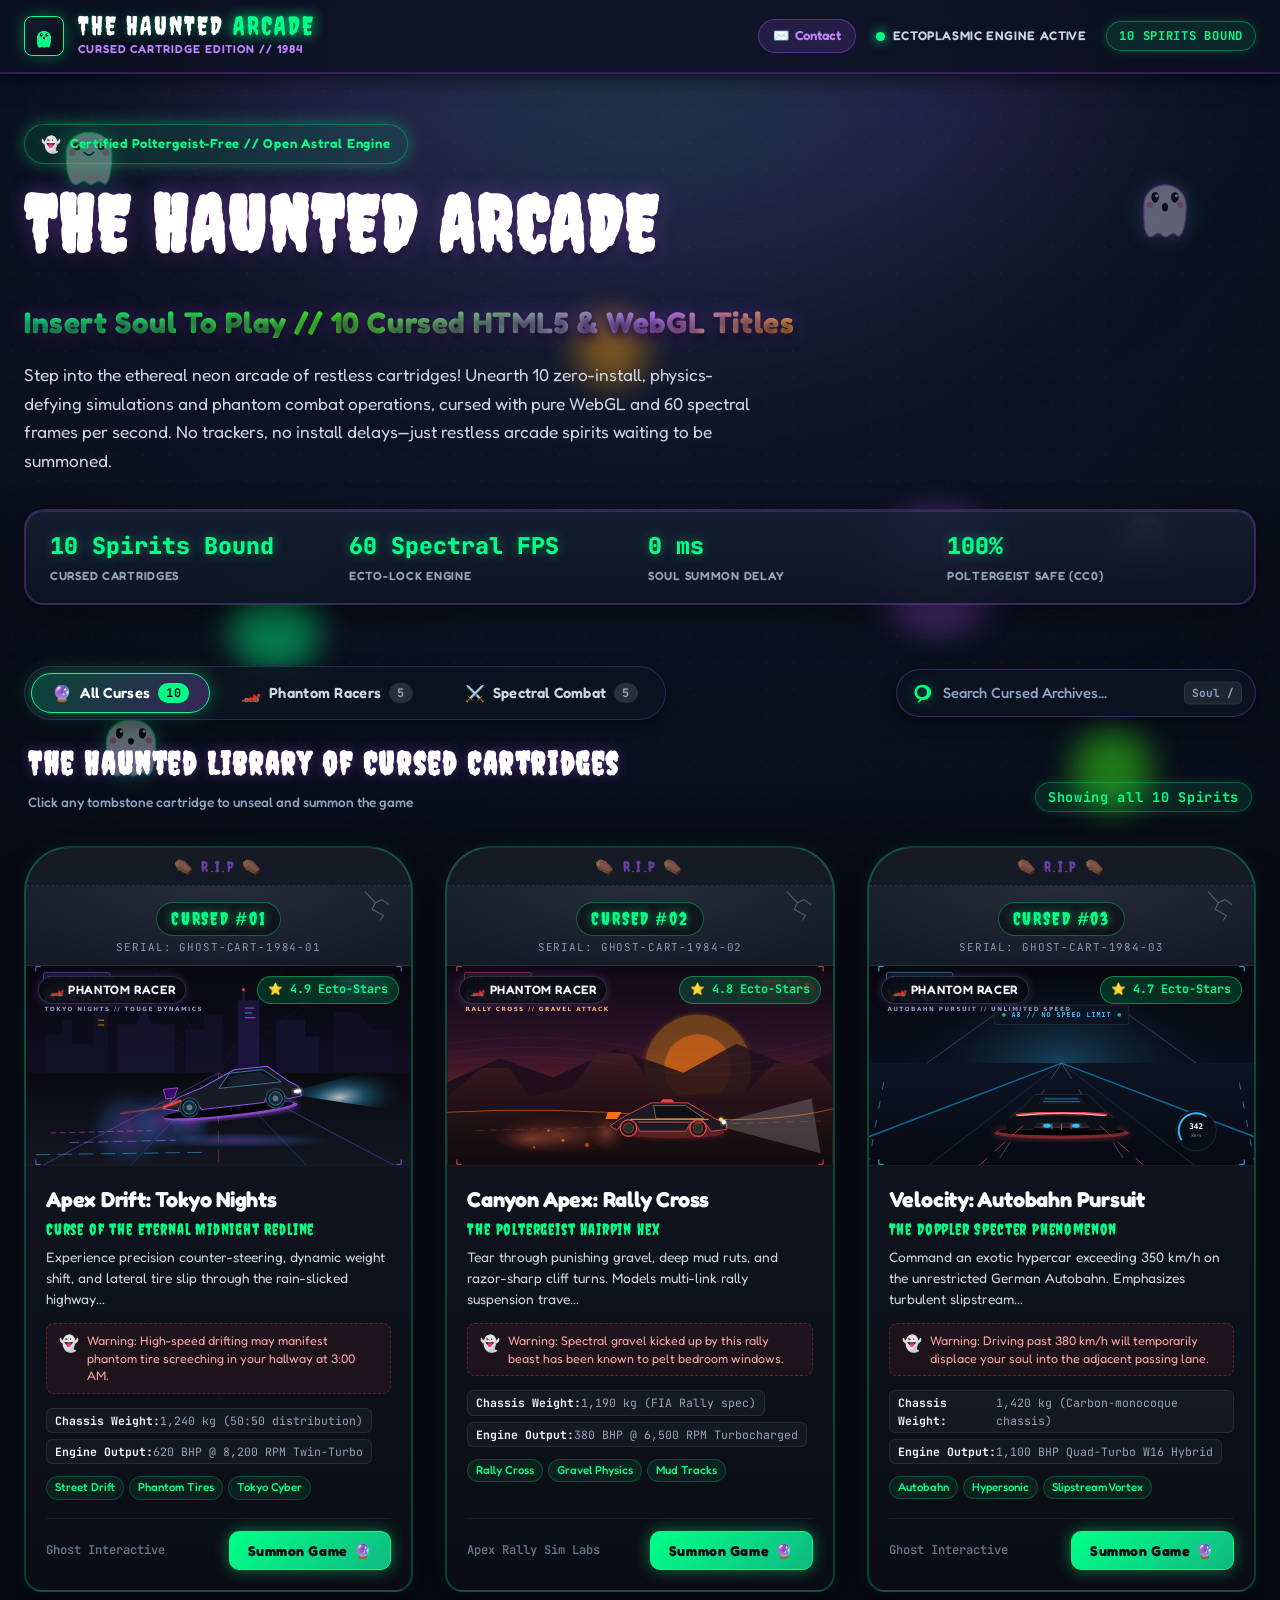
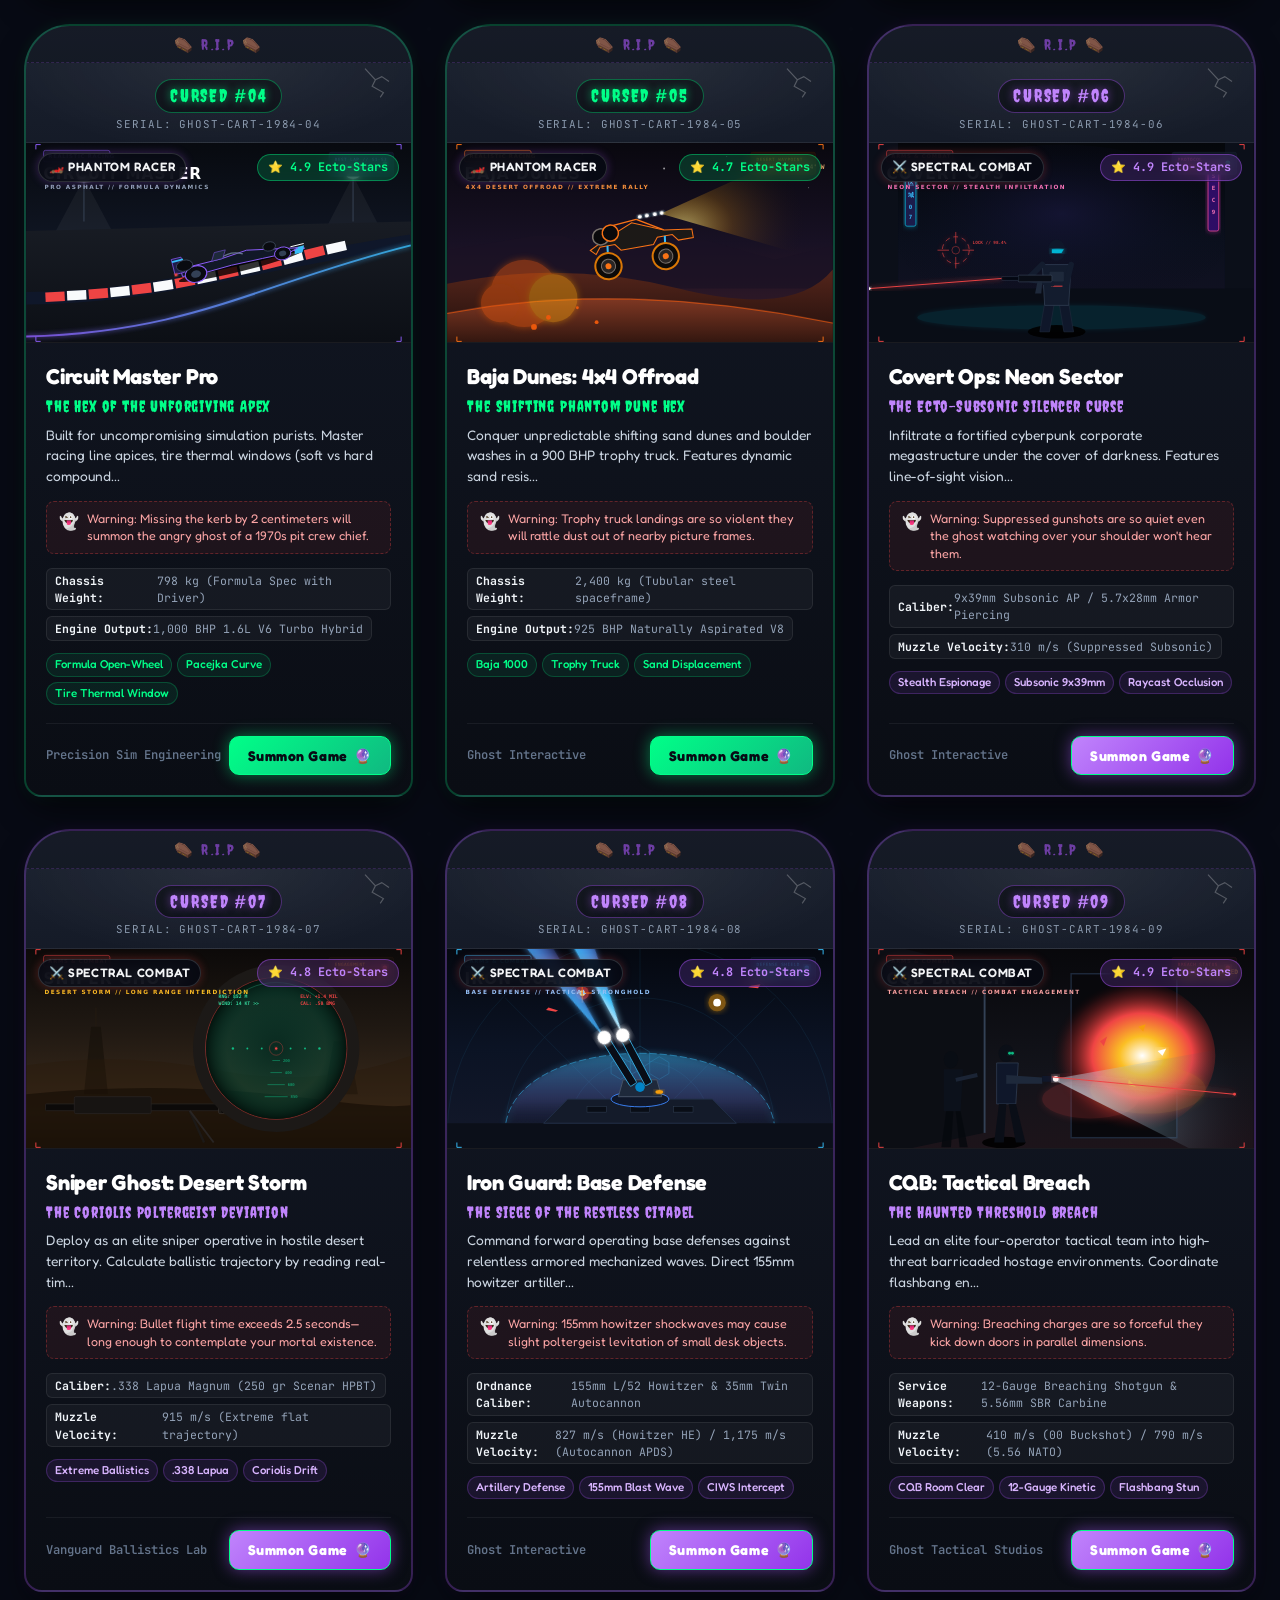
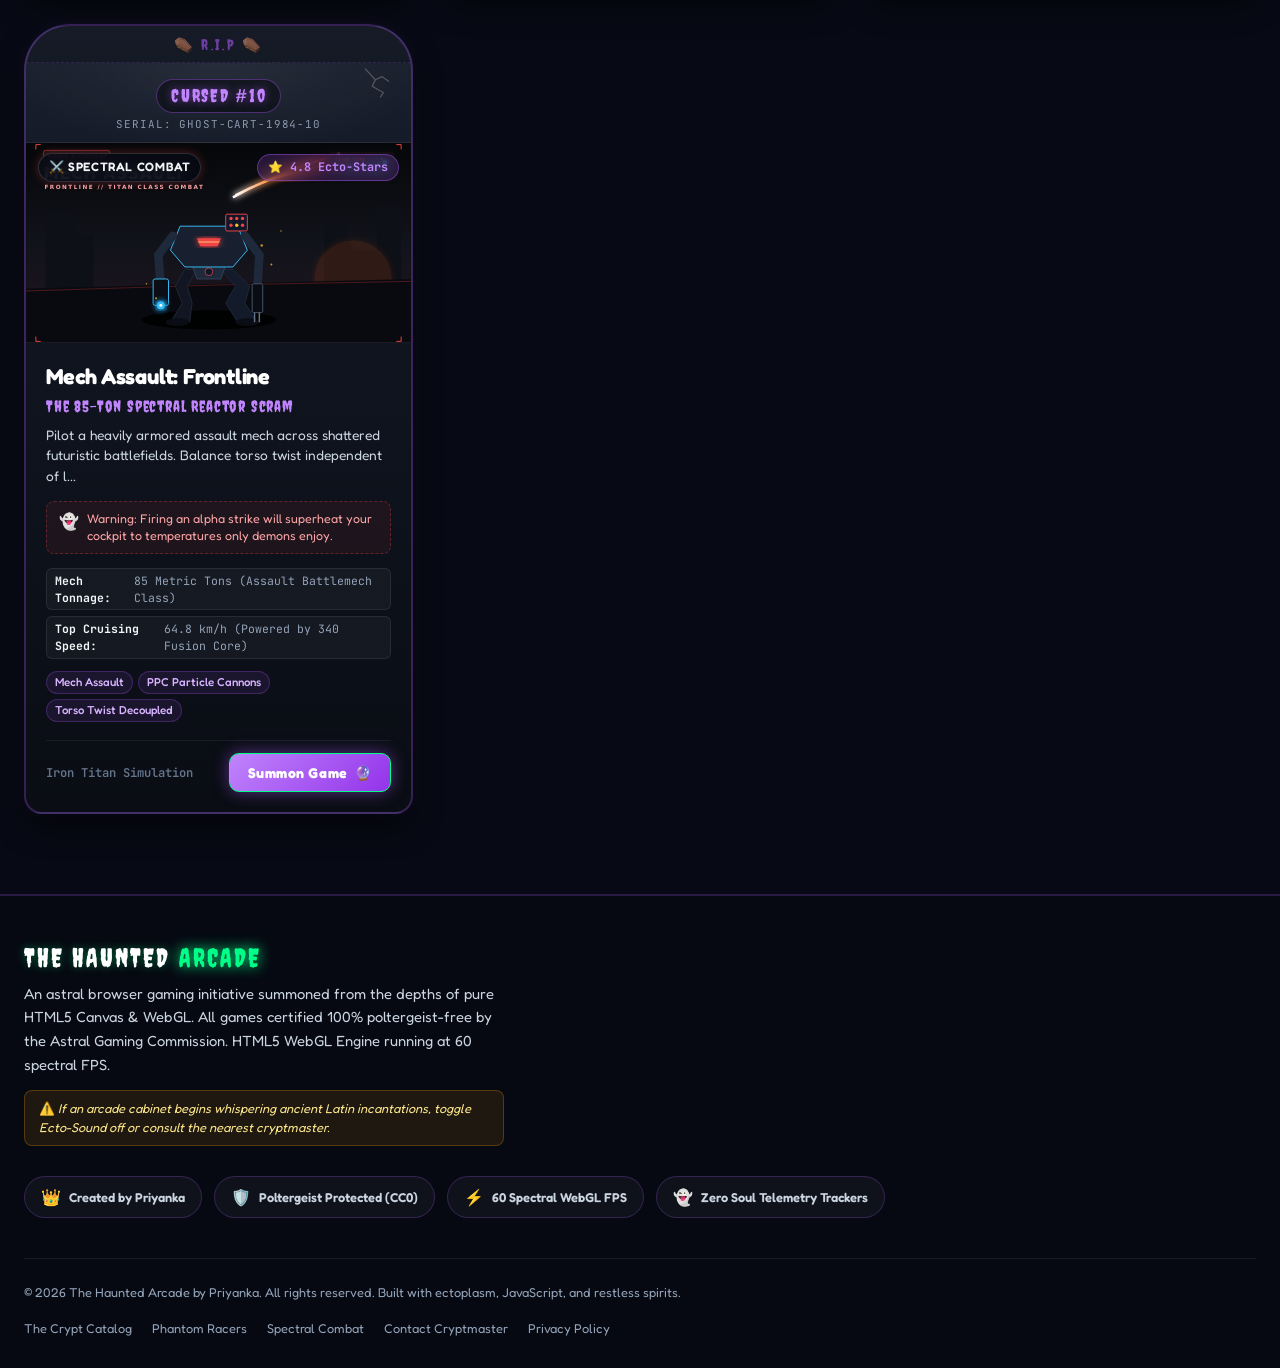
==== commit 341bc98c: "feat: add contact page, update copyright to Priyanka and email to pv101298@gmail.com" ====
--- a/index.html
+++ b/index.html
@@ -117,6 +117,9 @@
       </div>
 
       <div class="nav-stats">
+        <a href="contact.html" class="nav-contact-link">
+          <span>✉️</span> Contact
+        </a>
         <div class="nav-stat-item">
           <div class="nav-status-dot ecto-pulse" aria-hidden="true"></div>
           <span>ECTOPLASMIC ENGINE ACTIVE</span>
@@ -237,6 +240,10 @@
 
         <div class="footer-badges">
           <div class="footer-badge">
+            <span class="badge-icon-ghost">👑</span>
+            <span>Created by Priyanka</span>
+          </div>
+          <div class="footer-badge">
             <span class="badge-icon-ghost">🛡️</span>
             <span>Poltergeist Protected (CC0)</span>
           </div>
@@ -252,12 +259,13 @@
       </div>
 
       <div class="footer-bottom">
-        <div>&copy; 2026 The Haunted Arcade. Built with ectoplasm, JavaScript, and restless spirits.</div>
+        <div>&copy; 2026 The Haunted Arcade by Priyanka. All rights reserved. Built with ectoplasm, JavaScript, and restless spirits.</div>
         <div class="footer-links">
           <a href="#tab-all" class="footer-link">The Crypt Catalog</a>
           <a href="#tab-racing" class="footer-link">Phantom Racers</a>
           <a href="#tab-combat" class="footer-link">Spectral Combat</a>
-          <a href="https://ghost.org" target="_blank" rel="noopener noreferrer" class="footer-link">Ghost CMS Ethos</a>
+          <a href="contact.html" class="footer-link">Contact Cryptmaster</a>
+          <a href="PRIVACY.md" class="footer-link">Privacy Policy</a>
         </div>
       </div>
     </div>
--- a/style.css
+++ b/style.css
@@ -2065,3 +2065,368 @@
     padding: 0 12px;
   }
 }
+
+/* ==========================================================================
+   CONTACT CRYPTMASTER PAGE (contact.html)
+   ========================================================================== */
+.contact-container {
+  max-width: var(--container-max);
+  margin: 0 auto;
+  padding: 40px 24px 80px;
+  position: relative;
+  z-index: 2;
+}
+
+.contact-hero {
+  text-align: center;
+  max-width: 800px;
+  margin: 0 auto 50px;
+}
+
+.contact-grid {
+  display: grid;
+  grid-template-columns: 1fr 1.25fr;
+  gap: 36px;
+  align-items: start;
+}
+
+.contact-card {
+  background: var(--bg-card);
+  border: 2px solid rgba(168, 85, 247, 0.3);
+  border-radius: var(--radius-lg);
+  padding: 32px;
+  box-shadow: 0 10px 30px rgba(0, 0, 0, 0.5);
+  backdrop-filter: blur(16px);
+  position: relative;
+  overflow: hidden;
+  transition: border-color 0.3s ease, box-shadow 0.3s ease;
+}
+
+.contact-card:hover {
+  border-color: rgba(0, 255, 136, 0.45);
+  box-shadow: 0 12px 36px rgba(0, 255, 136, 0.15);
+}
+
+.contact-card-header {
+  display: flex;
+  align-items: center;
+  gap: 14px;
+  margin-bottom: 24px;
+  padding-bottom: 16px;
+  border-bottom: 1px solid rgba(168, 85, 247, 0.2);
+}
+
+.contact-header-icon {
+  font-size: 1.8rem;
+  width: 48px;
+  height: 48px;
+  display: flex;
+  align-items: center;
+  justify-content: center;
+  background: rgba(168, 85, 247, 0.15);
+  border: 1px solid var(--spectral-purple);
+  border-radius: var(--radius-md);
+  box-shadow: 0 0 15px var(--spectral-glow);
+}
+
+.contact-header-title {
+  font-family: var(--font-spooky);
+  font-size: 1.6rem;
+  letter-spacing: 0.06em;
+  color: var(--text-white);
+  margin: 0;
+}
+
+.contact-header-subtitle {
+  font-size: 0.85rem;
+  color: var(--text-muted);
+  margin-top: 2px;
+}
+
+.creator-highlight-box {
+  background: linear-gradient(135deg, rgba(168, 85, 247, 0.15), rgba(0, 255, 136, 0.08));
+  border: 1.5px solid rgba(0, 255, 136, 0.3);
+  border-radius: var(--radius-md);
+  padding: 20px;
+  margin-bottom: 24px;
+  position: relative;
+}
+
+.creator-badge {
+  display: inline-flex;
+  align-items: center;
+  gap: 6px;
+  font-size: 0.75rem;
+  font-weight: 700;
+  letter-spacing: 0.08em;
+  text-transform: uppercase;
+  color: var(--ecto-green);
+  background: rgba(0, 255, 136, 0.15);
+  padding: 4px 12px;
+  border-radius: var(--radius-pill);
+  margin-bottom: 10px;
+}
+
+.creator-name {
+  font-size: 1.5rem;
+  font-weight: 700;
+  color: #ffffff;
+  display: flex;
+  align-items: center;
+  gap: 10px;
+  margin-bottom: 6px;
+}
+
+.creator-copyright {
+  font-family: var(--font-mono);
+  font-size: 0.82rem;
+  color: var(--spectral-lilac);
+}
+
+.email-feature-card {
+  background: rgba(10, 16, 28, 0.85);
+  border: 2px solid var(--ecto-green);
+  border-radius: var(--radius-md);
+  padding: 24px;
+  margin-bottom: 24px;
+  box-shadow: 0 0 20px var(--ecto-glow);
+  text-align: center;
+}
+
+.email-label {
+  font-size: 0.82rem;
+  text-transform: uppercase;
+  letter-spacing: 0.08em;
+  color: var(--text-secondary);
+  margin-bottom: 8px;
+  font-weight: 600;
+}
+
+.email-address-display {
+  font-family: var(--font-mono);
+  font-size: 1.35rem;
+  font-weight: 700;
+  color: var(--ecto-green);
+  word-break: break-all;
+  text-shadow: 0 0 10px var(--ecto-glow);
+  display: block;
+  margin-bottom: 16px;
+  text-decoration: none;
+  transition: transform 0.2s ease, text-shadow 0.2s ease;
+}
+
+.email-address-display:hover {
+  transform: scale(1.03);
+  text-shadow: 0 0 16px var(--ecto-glow-strong);
+  color: #ffffff;
+}
+
+.email-actions-row {
+  display: flex;
+  align-items: center;
+  justify-content: center;
+  gap: 12px;
+  flex-wrap: wrap;
+}
+
+.btn-email-action {
+  display: inline-flex;
+  align-items: center;
+  gap: 8px;
+  padding: 10px 20px;
+  font-size: 0.88rem;
+  font-weight: 600;
+  border-radius: var(--radius-pill);
+  cursor: pointer;
+  transition: all 0.25s ease;
+  text-decoration: none;
+}
+
+.btn-email-primary {
+  background: linear-gradient(135deg, var(--ecto-green) 0%, var(--ecto-slime) 100%);
+  color: #070a14;
+  border: 1px solid var(--ecto-green);
+  box-shadow: 0 0 14px var(--ecto-glow);
+}
+
+.btn-email-primary:hover {
+  transform: translateY(-2px);
+  box-shadow: 0 0 24px var(--ecto-glow-strong);
+  color: #000;
+}
+
+.btn-email-secondary {
+  background: rgba(255, 255, 255, 0.06);
+  color: var(--text-white);
+  border: 1px solid rgba(168, 85, 247, 0.4);
+}
+
+.btn-email-secondary:hover {
+  background: rgba(168, 85, 247, 0.2);
+  border-color: var(--spectral-purple);
+  transform: translateY(-2px);
+}
+
+.quick-stats-list {
+  display: flex;
+  flex-direction: column;
+  gap: 12px;
+}
+
+.quick-stat-item {
+  display: flex;
+  align-items: center;
+  justify-content: space-between;
+  padding: 12px 16px;
+  background: rgba(255, 255, 255, 0.03);
+  border: 1px solid rgba(255, 255, 255, 0.07);
+  border-radius: var(--radius-sm);
+  font-size: 0.85rem;
+}
+
+.quick-stat-key {
+  color: var(--text-secondary);
+  display: flex;
+  align-items: center;
+  gap: 8px;
+}
+
+.quick-stat-val {
+  font-family: var(--font-mono);
+  color: var(--ecto-green);
+  font-weight: 600;
+}
+
+/* Contact Form */
+.contact-form {
+  display: flex;
+  flex-direction: column;
+  gap: 20px;
+}
+
+.form-group {
+  display: flex;
+  flex-direction: column;
+  gap: 8px;
+}
+
+.form-label {
+  font-size: 0.88rem;
+  font-weight: 600;
+  color: var(--text-primary);
+  display: flex;
+  align-items: center;
+  gap: 6px;
+}
+
+.form-label span.req {
+  color: var(--curse-crimson);
+}
+
+.form-control {
+  width: 100%;
+  padding: 14px 18px;
+  font-size: 0.95rem;
+  font-family: var(--font-playful);
+  color: #ffffff;
+  background: rgba(11, 17, 32, 0.85);
+  border: 1.5px solid rgba(168, 85, 247, 0.35);
+  border-radius: var(--radius-md);
+  outline: none;
+  transition: all 0.25s ease;
+  box-shadow: inset 0 2px 6px rgba(0, 0, 0, 0.4);
+}
+
+.form-control:focus {
+  border-color: var(--ecto-green);
+  box-shadow: 0 0 16px var(--ecto-glow-strong), inset 0 2px 6px rgba(0, 0, 0, 0.4);
+  background: rgba(16, 24, 44, 0.95);
+}
+
+.form-control::placeholder {
+  color: var(--text-ghost);
+}
+
+textarea.form-control {
+  min-height: 140px;
+  resize: vertical;
+}
+
+.btn-submit-message {
+  display: inline-flex;
+  align-items: center;
+  justify-content: center;
+  gap: 10px;
+  padding: 16px 28px;
+  font-size: 1rem;
+  font-weight: 700;
+  letter-spacing: 0.05em;
+  text-transform: uppercase;
+  color: #070a14;
+  background: linear-gradient(135deg, var(--ecto-green) 0%, var(--ecto-slime) 100%);
+  border: 1px solid var(--ecto-green);
+  border-radius: var(--radius-pill);
+  box-shadow: 0 0 20px var(--ecto-glow);
+  cursor: pointer;
+  transition: all 0.25s cubic-bezier(0.16, 1, 0.3, 1);
+  margin-top: 6px;
+}
+
+.btn-submit-message:hover {
+  transform: translateY(-2px) scale(1.02);
+  box-shadow: 0 0 30px var(--ecto-glow-strong);
+  color: #000;
+}
+
+.form-notice {
+  font-size: 0.8rem;
+  color: var(--text-muted);
+  text-align: center;
+  margin-top: 8px;
+}
+
+.form-status-alert {
+  padding: 16px;
+  border-radius: var(--radius-md);
+  margin-bottom: 20px;
+  display: none;
+  align-items: center;
+  gap: 12px;
+  font-size: 0.9rem;
+}
+
+.form-status-alert.success {
+  display: flex;
+  background: rgba(0, 255, 136, 0.12);
+  border: 1.5px solid var(--ecto-green);
+  color: #d1fae5;
+}
+
+.nav-contact-link {
+  display: inline-flex;
+  align-items: center;
+  gap: 6px;
+  padding: 6px 14px;
+  border-radius: var(--radius-pill);
+  background: rgba(168, 85, 247, 0.15);
+  border: 1px solid rgba(168, 85, 247, 0.4);
+  color: var(--spectral-lilac);
+  font-size: 0.82rem;
+  font-weight: 600;
+  text-decoration: none;
+  transition: all 0.2s ease;
+}
+
+.nav-contact-link:hover, .nav-contact-link.active {
+  background: rgba(0, 255, 136, 0.15);
+  border-color: var(--ecto-green);
+  color: var(--ecto-green);
+  box-shadow: 0 0 12px var(--ecto-glow);
+}
+
+@media (max-width: 900px) {
+  .contact-grid {
+    grid-template-columns: 1fr;
+  }
+}
+
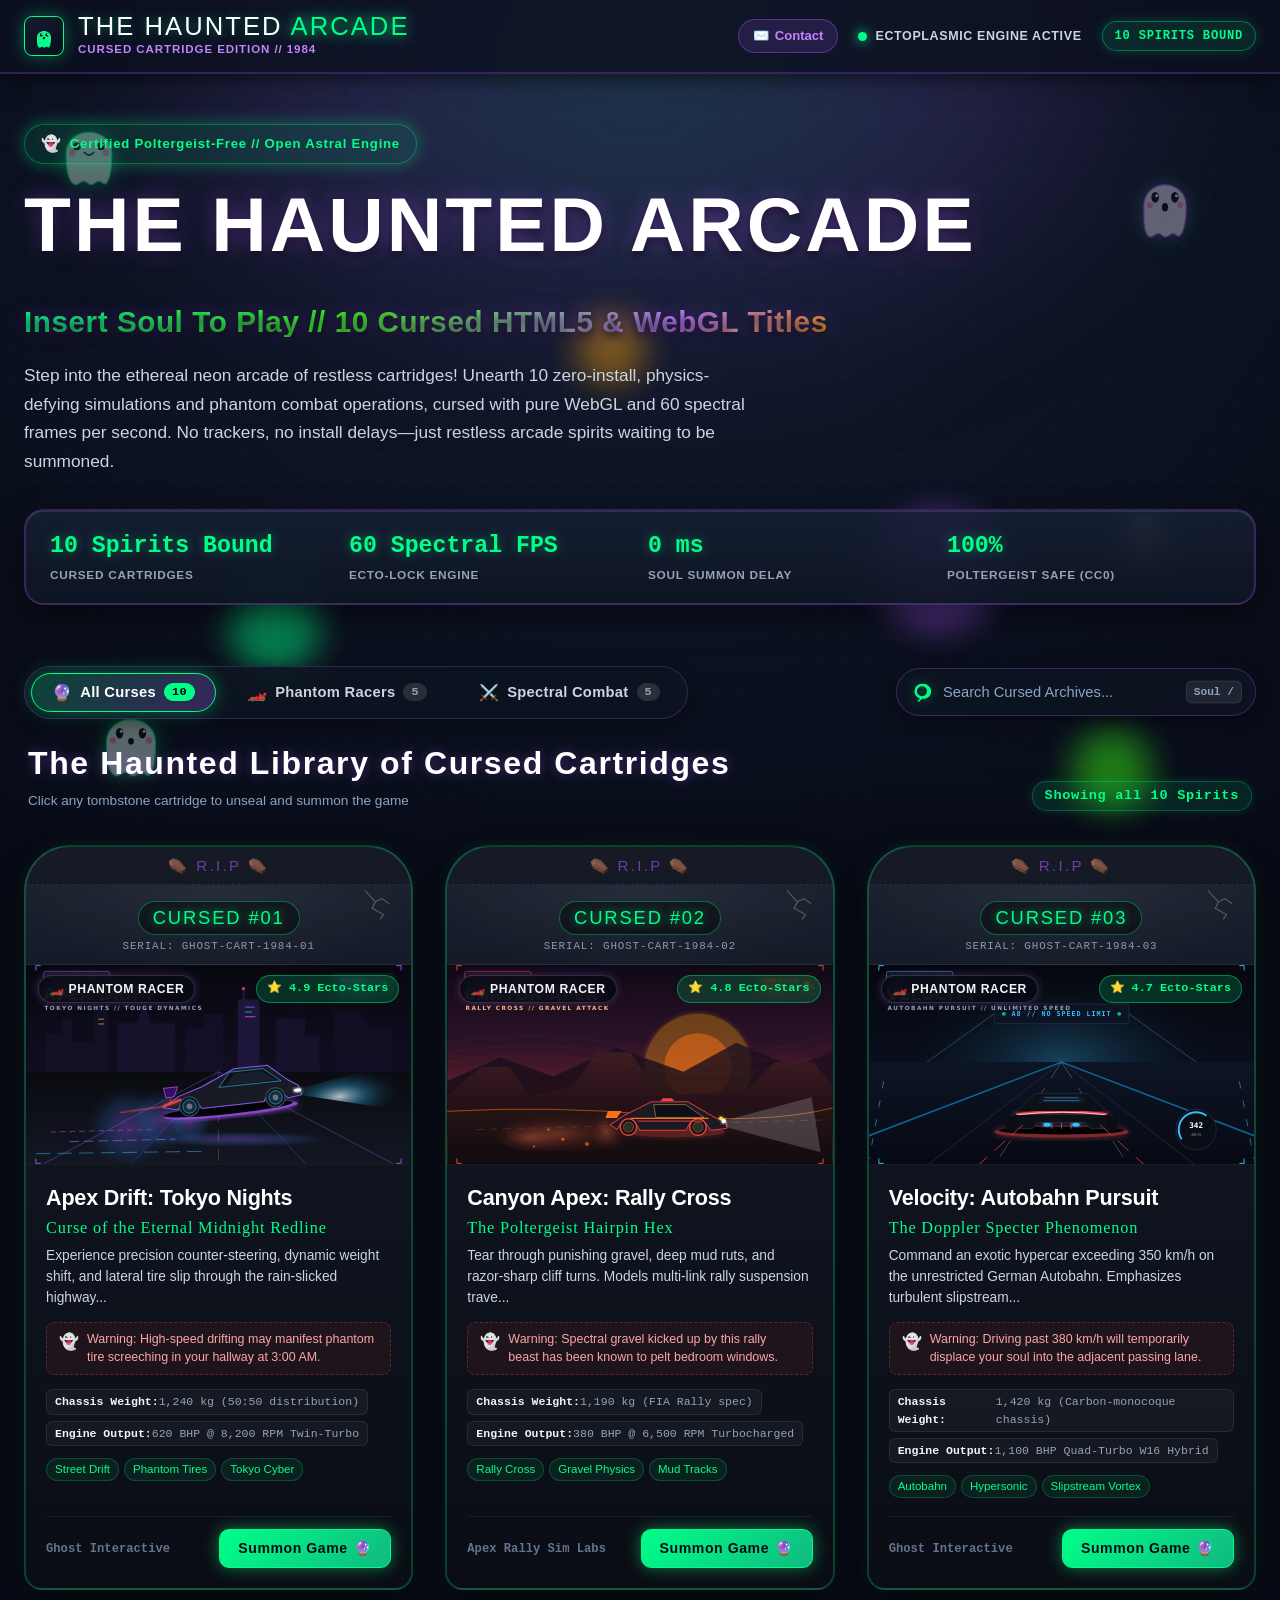
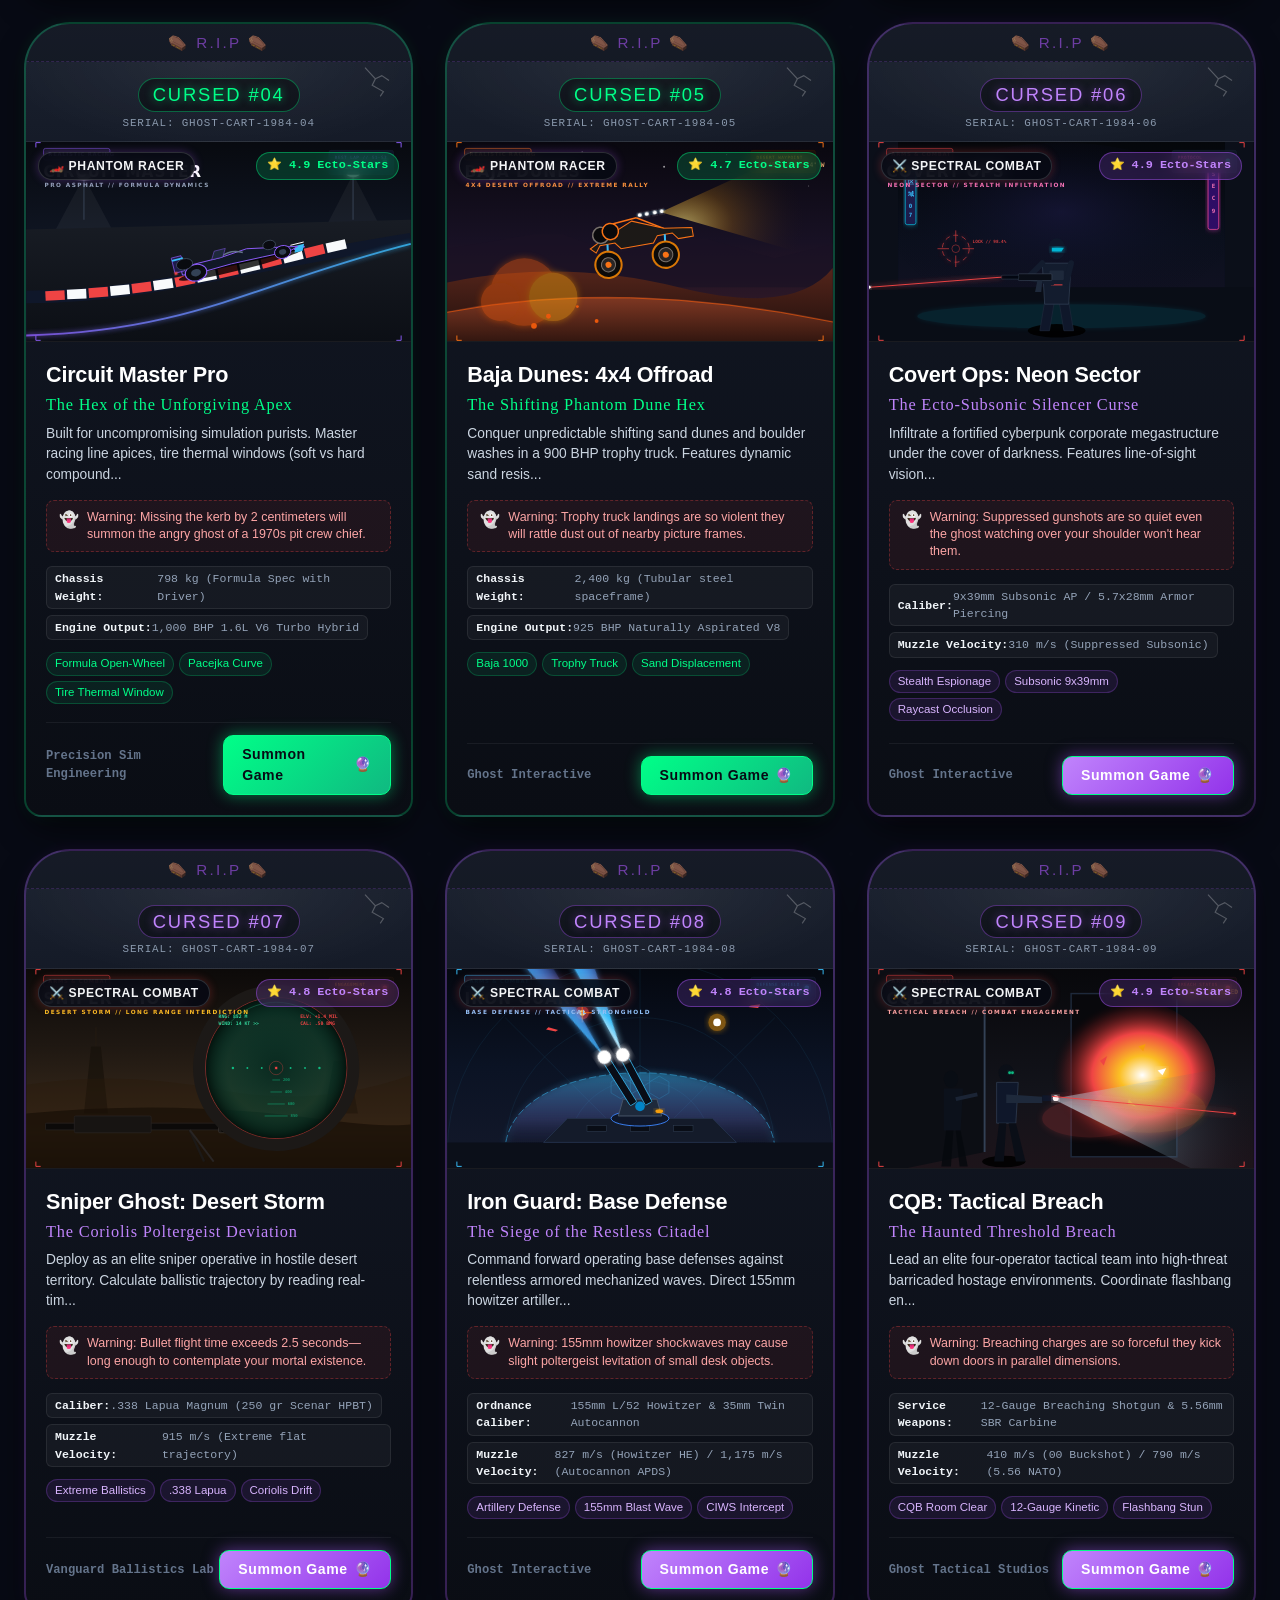
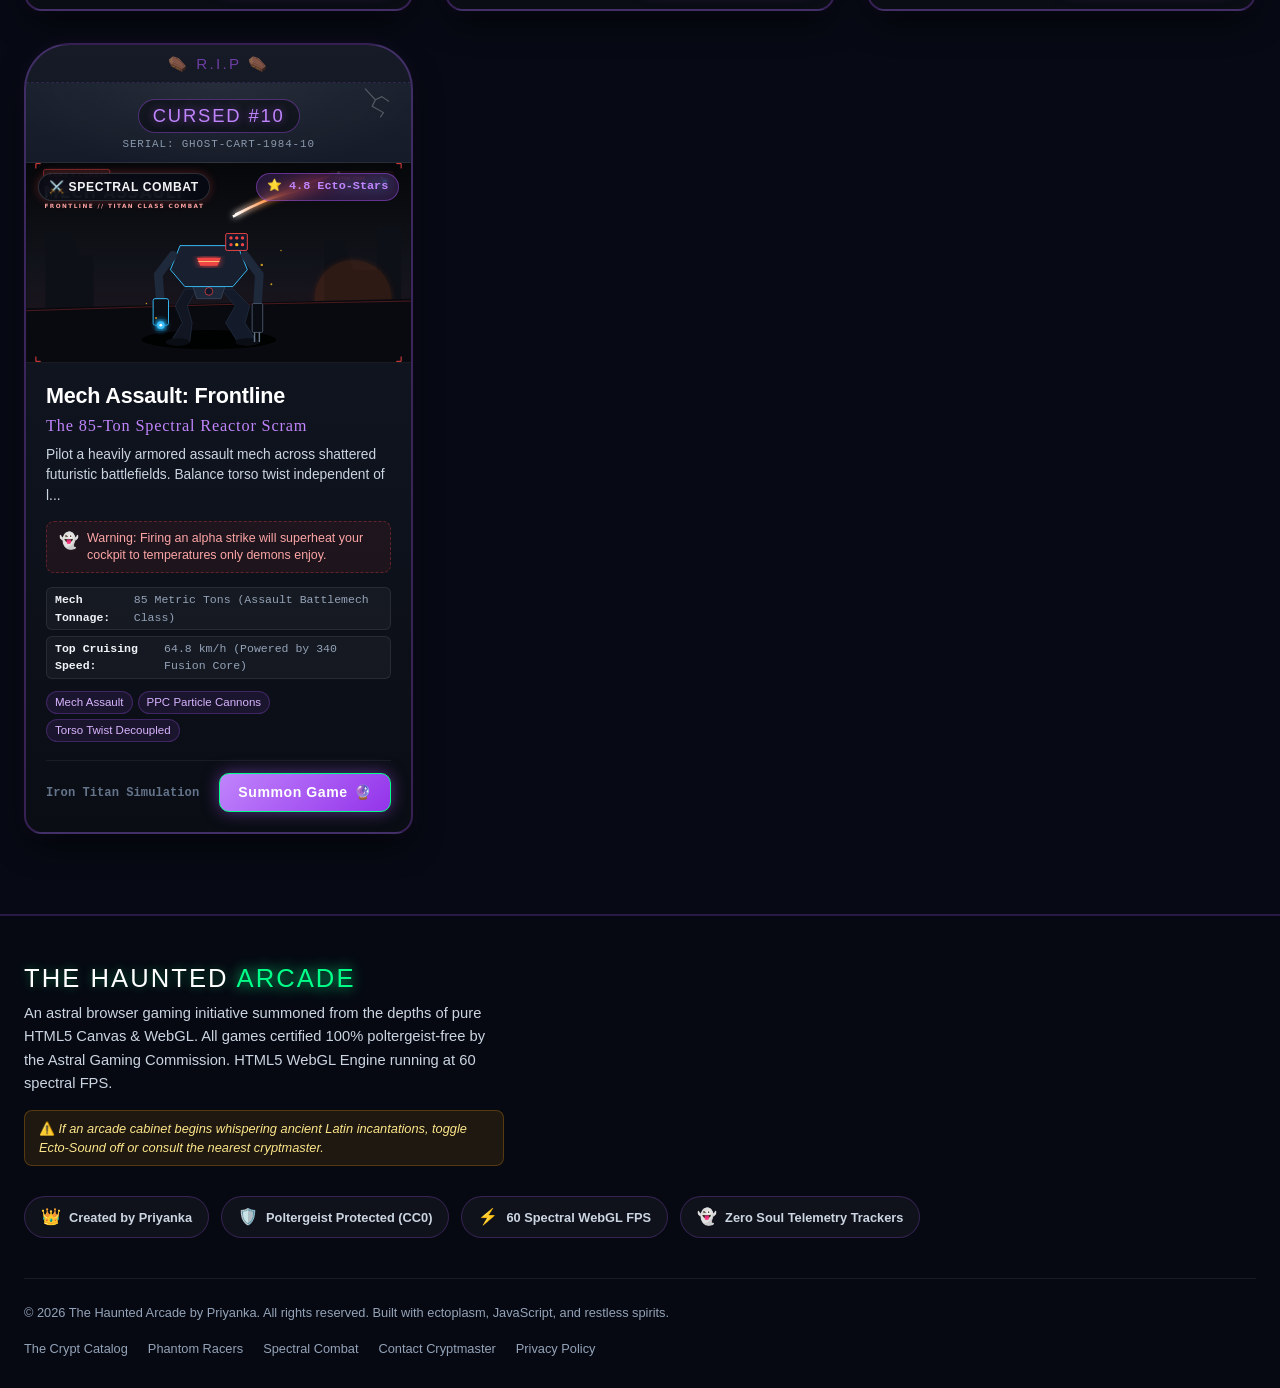
==== commit fc8f39cd: "chore: remove all third-party URLs and external font dependencies" ====
--- a/index.html
+++ b/index.html
@@ -10,10 +10,6 @@
   <!-- Favicon: Cute Spooky Ghost -->
   <link rel="icon" type="image/svg+xml" href="data:image/svg+xml,<svg xmlns='http://www.w3.org/2000/svg' viewBox='0 0 100 100'><path d='M20,60 C20,25 80,25 80,60 C80,85 75,95 68,90 C60,85 55,95 48,90 C40,85 35,95 28,90 C22,85 20,75 20,60 Z' fill='%2300ff88'/><circle cx='38' cy='48' r='6' fill='%23070a14'/><circle cx='62' cy='48' r='6' fill='%23070a14'/><circle cx='40' cy='46' r='2' fill='%23ffffff'/><circle cx='64' cy='46' r='2' fill='%23ffffff'/><circle cx='32' cy='56' r='4' fill='%23ff70a6'/><circle cx='68' cy='56' r='4' fill='%23ff70a6'/><ellipse cx='50' cy='58' rx='4' ry='5' fill='%23070a14'/></svg>">
 
-  <!-- Google Fonts: Creepster (Spooky Retro Arcade), Fredoka (Playful Rounded UI), JetBrains Mono (Astral Specs) -->
-  <link rel="preconnect" href="https://fonts.googleapis.com">
-  <link rel="preconnect" href="https://fonts.gstatic.com" crossorigin>
-  <link href="https://fonts.googleapis.com/css2?family=Creepster&family=Fredoka:wght@300;400;500;600;700&family=JetBrains+Mono:wght@400;600;700&display=swap" rel="stylesheet">
 
   <!-- Stylesheet -->
   <link rel="stylesheet" href="style.css">
--- a/style.css
+++ b/style.css
@@ -2,10 +2,8 @@
    THE HAUNTED ARCADE - Design Language & Style System
    Theme: Playful, Clever & Spooky "Haunted Arcade"
    Palette: Deep Midnight Blues, Glowing Ectoplasm Greens, Spectral Purples, Pumpkin Amber
-   Typography: Creepster (Spooky Retro Arcade) & Fredoka (Playful Rounded UI)
+   Typography: Self-contained system typography (Zero third-party network requests)
    ========================================================================== */
-
-@import url('https://fonts.googleapis.com/css2?family=Creepster&family=Fredoka:wght@300;400;500;600;700&family=JetBrains+Mono:wght@400;600;700&display=swap');
 
 :root {
   /* Deep Midnight Blues & Crypt Stones */
@@ -45,10 +43,10 @@
   --text-muted: #94a3b8;
   --text-ghost: #8ca3c2;
 
-  /* Typography Families */
-  --font-spooky: 'Creepster', cursive;
-  --font-playful: 'Fredoka', -apple-system, BlinkMacSystemFont, 'Segoe UI', Roboto, sans-serif;
-  --font-mono: 'JetBrains Mono', 'Fira Code', monospace;
+  /* Typography Families (Self-contained system fallbacks, zero 3rd party requests) */
+  --font-spooky: 'Creepster', 'Nosifer', 'Chiller', 'Impact', 'Cooper Black', fantasy, cursive, sans-serif;
+  --font-playful: 'Fredoka', 'Quicksand', 'Comfortaa', -apple-system, BlinkMacSystemFont, 'Segoe UI', Roboto, 'Helvetica Neue', Arial, sans-serif;
+  --font-mono: 'JetBrains Mono', 'Fira Code', 'Cascadia Code', 'Source Code Pro', Menlo, Monaco, Consolas, 'Courier New', monospace;
 
   /* Tombstone Carved Borders & Radii */
   --tombstone-radius: 44px 44px 18px 18px;
